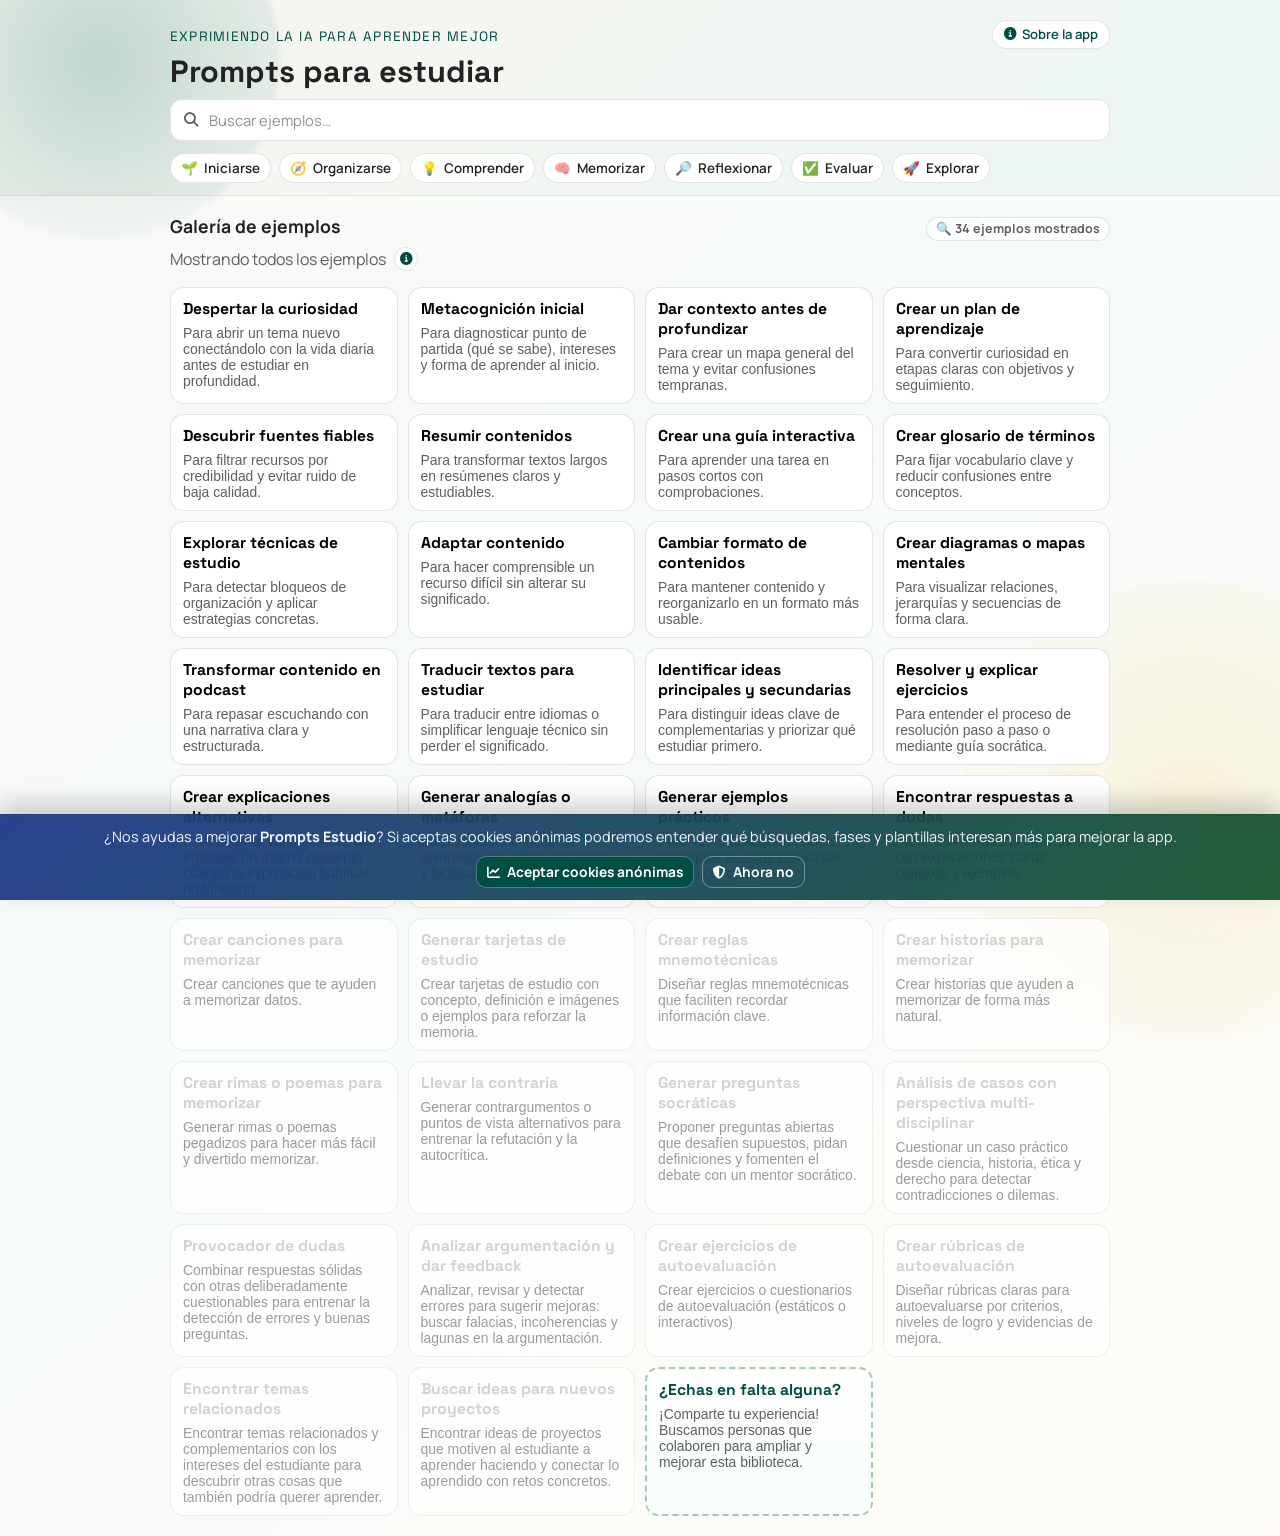
==== app/index.html @ 9e27001c "Add cookie consent bar with functionality and styling for analytics tracking" ====
<!doctype html>
<html lang="es">
  <head>
    <meta charset="UTF-8" />
    <meta name="viewport" content="width=device-width, initial-scale=1.0" />
    <meta
      name="description"
      content="Prompts para estudiar con IA por fases del aprendizaje para alumnado y familias."
    />
    <meta property="og:type" content="website" />
    <meta property="og:title" content="Prompts Estudio" />
    <meta
      property="og:description"
      content="Prompts para estudiar con IA por fases del aprendizaje para alumnado y familias."
    />
    <meta property="og:image" content="" />
    <meta property="og:url" content="" />
    <meta name="twitter:card" content="summary_large_image" />
    <meta name="twitter:title" content="Prompts Estudio" />
    <meta
      name="twitter:description"
      content="Prompts para estudiar con IA por fases del aprendizaje para alumnado y familias."
    />
    <meta name="twitter:image" content="" />
    <meta name="theme-color" content="#00695c" />
    <meta name="mobile-web-app-capable" content="yes" />
    <meta name="apple-mobile-web-app-capable" content="yes" />
    <meta name="apple-mobile-web-app-title" content="Prompts Estudio" />
    <title>Prompts Estudio</title>
    <link rel="manifest" href="manifest.webmanifest" />
    <link rel="icon" type="image/png" sizes="16x16" href="assets/icons/favicon-16.png" />
    <link rel="icon" type="image/png" sizes="32x32" href="assets/icons/favicon-32.png" />
    <link rel="apple-touch-icon" sizes="180x180" href="assets/icons/apple-touch-icon.png" />
    <link rel="preconnect" href="https://fonts.googleapis.com" />
    <link rel="preconnect" href="https://fonts.gstatic.com" crossorigin />
    <link href="https://fonts.googleapis.com/css2?family=Manrope:wght@400;600;700;800&family=Space+Grotesk:wght@500;700&display=swap" rel="stylesheet" />
    <link
      rel="stylesheet"
      href="https://cdnjs.cloudflare.com/ajax/libs/font-awesome/6.7.2/css/all.min.css"
      integrity="sha512-Evv84Mr4kqVGRNSgIGL/F/aIDqQb7xQ2vcrdIwxfjThSH8CSR7PBEakCr51Ck+w+/U6swU2Im1vVX0SVk9ABhg=="
      crossorigin="anonymous"
      referrerpolicy="no-referrer"
    />
    <link rel="stylesheet" href="styles.css" />
  </head>
  <body>
    <div class="background-shape shape-a"></div>
    <div class="background-shape shape-b"></div>
    <div id="install-hello-bar" class="install-hello-bar hidden" role="region" aria-label="Instalar aplicación">
      <p id="install-hello-text">
        Puedes instalar <strong>Prompts Estudio</strong> para acceder más rápido desde tu dispositivo. Además,
        funcionará incluso sin conexión a Internet. Si cierras este aviso, podrás instalarla más tarde desde
        <strong>Sobre la app</strong>.
      </p>
      <div class="install-hello-actions">
        <button id="install-from-bar-button" class="install-primary-button" type="button">
          <i class="fa-solid fa-download icon-inline" aria-hidden="true"></i>
          Instalar app
        </button>
        <button id="install-hello-dismiss-button" class="install-ghost-button" type="button">
          <i class="fa-solid fa-xmark icon-inline" aria-hidden="true"></i>
          Cerrar aviso
        </button>
      </div>
    </div>
    <div id="update-hello-bar" class="update-hello-bar hidden" role="status" aria-live="polite">
      <p>
        Hay una nueva versión disponible. Actualiza para aplicar mejoras y cargar los últimos estilos.
      </p>
      <div class="update-hello-actions">
        <button id="update-now-button" class="install-primary-button" type="button">
          <i class="fa-solid fa-rotate-right icon-inline" aria-hidden="true"></i>
          Actualizar ahora
        </button>
        <button id="update-dismiss-button" class="install-ghost-button" type="button">
          <i class="fa-solid fa-xmark icon-inline" aria-hidden="true"></i>
          Más tarde
        </button>
      </div>
    </div>
    <div id="cookie-consent-bar" class="cookie-consent-bar hidden" role="region" aria-label="Cookies anónimas">
      <p>
        ¿Nos ayudas a mejorar <strong>Prompts Estudio</strong>? Si aceptas cookies anónimas podremos entender qué
        búsquedas, fases y plantillas interesan más para mejorar la app.
      </p>
      <div class="cookie-consent-actions">
        <button id="cookie-accept-button" class="install-primary-button" type="button">
          <i class="fa-solid fa-chart-line icon-inline" aria-hidden="true"></i>
          Aceptar cookies anónimas
        </button>
        <button id="cookie-reject-button" class="install-ghost-button" type="button">
          <i class="fa-solid fa-shield-halved icon-inline" aria-hidden="true"></i>
          Ahora no
        </button>
      </div>
    </div>

    <header class="hero">
      <div class="hero-actions">
        <button id="about-button" class="hero-action-link" type="button">
          <i class="fa-solid fa-circle-info icon-inline" aria-hidden="true"></i>
          Sobre la app
        </button>
      </div>
      <p class="eyebrow">Exprimiendo la IA para aprender mejor</p>
      <h1><a class="home-link" href="./index.html">Prompts para estudiar</a></h1>
      <div class="search-bar">
        <i class="fa-solid fa-magnifying-glass search-bar-icon" aria-hidden="true"></i>
        <input
          id="search-input"
          class="search-input"
          type="search"
          placeholder="Buscar ejemplos…"
          aria-label="Buscar ejemplos"
          autocomplete="off"
        />
        <button id="search-clear" class="search-clear hidden" type="button" aria-label="Limpiar búsqueda">
          <i class="fa-solid fa-xmark" aria-hidden="true"></i>
        </button>
      </div>
      <div id="phase-radios" class="phase-radios" role="radiogroup" aria-label="Fase del aprendizaje"></div>
      <div class="phase-select-wrap">
        <label class="phase-select-label" for="phase-select">Fase del aprendizaje</label>
        <select id="phase-select" class="phase-select" aria-label="Fase del aprendizaje"></select>
      </div>
      <div id="search-phase-notice" class="search-phase-notice hidden" aria-live="polite"></div>
    </header>

    <main class="layout">
      <button
        id="panel-toggle-button"
        class="panel-toggle-button hidden"
        type="button"
        aria-expanded="true"
        aria-label="Ocultar panel"
        title="Ocultar panel"
      >
        <i class="fa-solid fa-xmark" aria-hidden="true"></i>
        <span class="sr-only">Ocultar panel</span>
      </button>

      <section id="panel-right" class="panel panel-right is-hidden">
        <article id="example-view" class="example-view">
          <h2>Selecciona un ejemplo</h2>
          <p>El detalle aparecerá aquí cuando pulses una tarjeta.</p>
        </article>

        <section id="detail-tabs" class="tabs-wrap hidden" aria-live="polite">
          <div class="tabs">
            <button type="button" class="tab-button active" data-tab="summary">
              <i class="fa-regular fa-lightbulb icon-inline" aria-hidden="true"></i>
              Resumen
            </button>
            <button type="button" class="tab-button" data-tab="prompt">
              <i class="fa-regular fa-pen-to-square icon-inline" aria-hidden="true"></i>
              Plantilla
            </button>
          </div>

          <section id="tab-summary" class="tab-panel active"></section>

          <section id="tab-prompt" class="tab-panel">
            <div class="editor-head">
              <h3>Plantilla editable</h3>
              <button id="copy-button" type="button">
                <i class="fa-regular fa-copy icon-inline" aria-hidden="true"></i>
                Copiar plantilla
              </button>
            </div>
            <p id="copy-feedback" class="copy-feedback hidden" role="status" aria-live="polite"></p>
            <textarea id="prompt-textarea" spellcheck="false"></textarea>
            <section id="prompt-adjustments" class="prompt-adjustments hidden"></section>
          </section>
        </section>

        <section id="collaboration-bar" class="collaboration-bar hidden" aria-label="Colaborar con mejoras">
          <a id="collab-mailto" class="collab-button" href="#" target="_blank" rel="noopener noreferrer">
            <i class="fa-regular fa-envelope icon-inline" aria-hidden="true"></i>
            Sugerir mejora
          </a>
          <details class="collab-socials">
            <summary class="collab-button">
              <i class="fa-solid fa-hashtag icon-inline" aria-hidden="true"></i>
              Comentar en redes
            </summary>
            <div id="collab-social-links" class="collab-social-links"></div>
          </details>
          <a
            id="collab-telegram"
            class="collab-button"
            href="https://t.me/hhkaos"
            target="_blank"
            rel="noopener noreferrer"
          >
            <i class="fa-brands fa-telegram icon-inline" aria-hidden="true"></i>
            Contactar por Telegram
          </a>
        </section>
      </section>
    </main>

    <footer class="cards-footer-wrap">
      <div class="cards-footer-inner">
        <div class="gallery-head">
          <h2 id="gallery-title">Galería de ejemplos</h2>
          <span id="examples-count" class="examples-count" aria-live="polite"></span>
        </div>
        <p id="gallery-description" class="gallery-description" aria-live="polite"></p>
        
        <div id="example-cards-footer" class="cards cards-footer" aria-live="polite"></div>
      </div>
    </footer>

    <footer class="app-about-footer-mobile" aria-label="Información de la aplicación">
      <button id="about-button-mobile" class="app-about-footer-link" type="button">
        <i class="fa-solid fa-circle-info icon-inline" aria-hidden="true"></i>
        Sobre esta aplicación
      </button>
    </footer>

    <div id="about-modal" class="modal hidden" role="dialog" aria-modal="true" aria-labelledby="about-modal-title">
      <div class="modal-dialog">
        <div class="modal-head">
          <h2 id="about-modal-title">Sobre esta app</h2>
          <button id="about-close-button" class="modal-close" type="button" aria-label="Cerrar ventana">
            <i class="fa-solid fa-xmark" aria-hidden="true"></i>
          </button>
        </div>
        <div class="modal-body">
          <p><strong>Instrucciones</strong></p>
          <ol>
            <li>Elige una fase del aprendizaje (opcional)</li>
            <li>Selecciona un ejemplo</li>
            <li>Adapta la plantilla antes de copiarla en tu IA favorita</li>
          </ol>
          <p><strong>Origen del proyecto</strong></p>
          <p>
            Este proyecto ha sido creado originalmente por <a href="https://links.rauljimenez.info" target="_blank" rel="noopener noreferrer"></a>Raúl Jiménez Ortega</a>, motivado por la colaboración con el <a href="https://linktr.ee/podcastiayeducacion">Podcast IA y educación</a> y el <a href="https://www.ampanovaschoolalmeria.org/">AMPA de Novaschool Almería</a>.
          </p>
          <p>Ahora se buscan personas que quieran colaborar para mejorarlo y ampliarlo.</p>
          <p>Si te interesa o conoces a alguna personas que pueda estar interesada, no dudes en <a href="https://links.rauljimenez.info">ponerte en contacto</a>.</p>
          <p><strong>Instalar en móvil</strong></p>
          <p id="install-help-text">
            Puedes instalar la app en cualquier momento desde este botón. Si no está disponible todavía, aparecerá cuando el navegador lo permita.
          </p>
          <button id="install-from-modal-button" class="install-primary-button" type="button">Instalar Prompts Estudio</button>
          <p id="install-feedback" class="install-feedback hidden" role="status" aria-live="polite"></p>
          <p><strong>Privacidad y métricas</strong></p>
          <p>
            Puedes cambiar en cualquier momento tu preferencia de cookies anónimas para ayudarnos a mejorar la experiencia.
          </p>
          <button id="cookie-preferences-button" class="install-ghost-button modal-cookie-button" type="button">
            Cambiar preferencia de cookies
          </button>
        </div>
      </div>
    </div>

    <script src="script.js" type="module"></script>
  </body>
</html>
---- app/styles.css ----
:root {
  --bg: #f8f5ef;
  --panel: rgba(255, 255, 255, 0.82);
  --text: #222222;
  --muted: #5f5f5f;
  --brand: #00695c;
  --brand-strong: #004d43;
  --border: rgba(34, 34, 34, 0.12);
  --radius: 18px;
  --shadow: 0 10px 30px rgba(0, 0, 0, 0.08);
  --container-width: 980px;
}

* {
  box-sizing: border-box;
}

body {
  margin: 0;
  min-height: 100vh;
  font-family: Manrope, sans-serif;
  color: var(--text);
  background: linear-gradient(140deg, #f8f5ef 0%, #eef7f4 40%, #fffaf1 100%);
  position: relative;
  overflow-x: hidden;
}

.install-hello-bar {
  position: sticky;
  top: 0;
  z-index: 70;
  display: flex;
  align-items: center;
  justify-content: center;
  flex-direction: column;
  gap: 10px;
  padding: 10px 16px;
  border-bottom: 1px solid rgba(255, 255, 255, 0.32);
  background: linear-gradient(135deg, rgba(0, 105, 92, 0.98), rgba(0, 77, 67, 0.96));
  color: #f4fffb;
}

.update-hello-bar {
  position: sticky;
  top: 0;
  z-index: 69;
  display: flex;
  align-items: center;
  justify-content: center;
  flex-direction: column;
  gap: 10px;
  padding: 10px 16px;
  border-bottom: 1px solid rgba(0, 0, 0, 0.08);
  background: linear-gradient(135deg, rgba(225, 122, 0, 0.96), rgba(198, 93, 0, 0.95));
  color: #fff7ef;
}

.cookie-consent-bar {
  position: fixed;
  left: 0;
  right: 0;
  bottom: 0;
  z-index: 80;
  display: flex;
  align-items: center;
  justify-content: center;
  flex-direction: column;
  gap: 10px;
  padding: 12px 16px calc(12px + env(safe-area-inset-bottom));
  border-top: 1px solid rgba(0, 0, 0, 0.12);
  background: linear-gradient(135deg, rgba(30, 58, 138, 0.95), rgba(20, 83, 45, 0.94));
  box-shadow: 0 -10px 24px rgba(0, 0, 0, 0.2);
  color: #f4f9ff;
}

.install-hello-bar p {
  margin: 0;
  font-size: 0.9rem;
  line-height: 1.35;
  text-align: center;
}

.update-hello-bar p {
  margin: 0;
  font-size: 0.9rem;
  line-height: 1.35;
  text-align: center;
}

.cookie-consent-bar p {
  margin: 0;
  font-size: 0.9rem;
  line-height: 1.35;
  text-align: center;
}

.install-hello-actions {
  display: inline-flex;
  align-items: center;
  justify-content: center;
  width: 100%;
  gap: 8px;
  flex-wrap: wrap;
}

.update-hello-actions {
  display: inline-flex;
  align-items: center;
  justify-content: center;
  width: 100%;
  gap: 8px;
  flex-wrap: wrap;
}

.cookie-consent-actions {
  display: inline-flex;
  align-items: center;
  justify-content: center;
  width: 100%;
  gap: 8px;
  flex-wrap: wrap;
}

.install-primary-button,
.install-ghost-button {
  border-radius: 10px;
  font: inherit;
  font-weight: 700;
  line-height: 1;
  padding: 10px 12px;
  cursor: pointer;
  display: inline-flex;
  align-items: center;
  justify-content: center;
  gap: 7px;
}

.install-primary-button {
  border: 1px solid rgba(255, 255, 255, 0.28);
  color: #ffffff;
  background: var(--brand-strong);
}

#cookie-accept-button,
#install-from-bar-button,
#cookie-reject-button,
#install-hello-dismiss-button {
  font-size: 0.86rem;
  padding: 8px 10px;
}

.install-primary-button:hover,
.install-primary-button:focus-visible {
  outline: none;
  box-shadow: 0 6px 14px rgba(0, 0, 0, 0.2);
}

.install-primary-button:disabled {
  opacity: 0.6;
  cursor: not-allowed;
}

.install-ghost-button {
  border: 1px solid rgba(255, 255, 255, 0.38);
  background: transparent;
  color: #f6fffc;
}

.install-ghost-button:hover,
.install-ghost-button:focus-visible {
  outline: none;
  background: rgba(255, 255, 255, 0.12);
}

.background-shape {
  position: fixed;
  z-index: -1;
  border-radius: 50%;
  filter: blur(2px);
}

.shape-a {
  width: 360px;
  height: 360px;
  top: -120px;
  left: -80px;
  background: radial-gradient(circle, rgba(0, 105, 92, 0.22), rgba(0, 105, 92, 0));
}

.shape-b {
  width: 460px;
  height: 460px;
  right: -140px;
  bottom: -140px;
  background: radial-gradient(circle, rgba(244, 180, 0, 0.2), rgba(244, 180, 0, 0));
}

.hero {
  max-width: var(--container-width);
  margin: 0 auto;
  padding: 28px 20px 12px;
  animation: fade-slide 420ms ease-out;
  position: relative;
}

.hero-actions {
  position: absolute;
  top: 20px;
  right: 20px;
  display: flex;
  align-items: center;
  gap: 8px;
}

.hero-action-link {
  border: 1px solid var(--border);
  border-radius: 999px;
  background: rgba(255, 255, 255, 0.92);
  color: var(--brand-strong);
  font: inherit;
  font-size: 0.82rem;
  font-weight: 600;
  line-height: 1;
  padding: 7px 11px;
  cursor: pointer;
  display: inline-flex;
  align-items: center;
  gap: 6px;
  transition: border-color 180ms ease, box-shadow 180ms ease, color 180ms ease;
}

.hero-action-link:hover,
.hero-action-link:focus-visible {
  border-color: var(--brand);
  outline: none;
  box-shadow: 0 6px 14px rgba(0, 105, 92, 0.12);
}

.panel-toggle-button {
  position: absolute;
  top: 0px;
  right: 0px;
  z-index: 55;
  width: 40px;
  height: 40px;
  border: 1px solid var(--border);
  border-radius: 999px;
  background: rgba(255, 255, 255, 0.96);
  color: var(--brand-strong);
  font-size: 1rem;
  display: inline-flex;
  align-items: center;
  justify-content: center;
  cursor: pointer;
  box-shadow: 0 8px 18px rgba(0, 0, 0, 0.12);
}

.panel-toggle-button:hover,
.panel-toggle-button:focus-visible {
  border-color: var(--brand);
  color: var(--brand);
  outline: none;
  box-shadow: 0 10px 20px rgba(0, 105, 92, 0.18);
}

.panel-toggle-button[aria-expanded="false"] {
  color: var(--text);
  background: rgba(255, 255, 255, 0.9);
}

.sr-only {
  position: absolute;
  width: 1px;
  height: 1px;
  padding: 0;
  margin: -1px;
  overflow: hidden;
  clip: rect(0, 0, 0, 0);
  white-space: nowrap;
  border: 0;
}

.eyebrow {
  margin: 0;
  font-family: "Space Grotesk", sans-serif;
  font-size: 0.85rem;
  text-transform: uppercase;
  letter-spacing: 0.09em;
  color: var(--brand-strong);
}

h1 {
  margin: 10px 0;
  font-family: "Space Grotesk", sans-serif;
  font-size: clamp(1.8rem, 2.4vw, 2.7rem);
  line-height: 1.1;
}

.home-link {
  color: inherit;
  text-decoration: none;
}

.home-link:hover,
.home-link:focus-visible {
  text-decoration: underline;
}

.search-bar {
  position: relative;
  margin-top: 10px;
  /* max-width: 480px; */
}

.search-bar-icon {
  position: absolute;
  top: 50%;
  left: 14px;
  transform: translateY(-50%);
  color: var(--muted);
  font-size: 0.9rem;
  pointer-events: none;
}

.search-input {
  width: 100%;
  border: 1px solid var(--border);
  border-radius: 12px;
  background: #fff;
  font: inherit;
  font-size: 0.92rem;
  padding: 10px 40px 10px 38px;
  color: var(--text);
  transition: border-color 180ms ease, box-shadow 180ms ease;
}

.search-input::placeholder {
  color: var(--muted);
  opacity: 0.7;
}

.search-input:focus {
  outline: none;
  border-color: var(--brand);
  box-shadow: 0 4px 12px rgba(0, 105, 92, 0.1);
}

.search-clear {
  position: absolute;
  top: 50%;
  right: 8px;
  transform: translateY(-50%);
  width: 28px;
  height: 28px;
  border: none;
  border-radius: 999px;
  background: transparent;
  color: var(--muted);
  font-size: 0.85rem;
  display: inline-flex;
  align-items: center;
  justify-content: center;
  cursor: pointer;
  padding: 0;
}

.search-clear:hover,
.search-clear:focus-visible {
  background: rgba(0, 0, 0, 0.06);
  color: var(--text);
  outline: none;
}

.search-no-results {
  grid-column: 1 / -1;
  text-align: center;
  padding: 32px 16px;
  color: var(--muted);
  font-size: 0.95rem;
  line-height: 1.5;
}

.search-no-results-button {
  border: 1px solid var(--border);
  border-radius: 10px;
  background: #fff;
  color: var(--brand-strong);
  font: inherit;
  font-size: 0.86rem;
  font-weight: 700;
  padding: 8px 14px;
  margin-top: 10px;
  cursor: pointer;
  display: inline-flex;
  align-items: center;
  gap: 6px;
}

.search-no-results-button:hover,
.search-no-results-button:focus-visible {
  border-color: var(--brand);
  outline: none;
  box-shadow: 0 4px 10px rgba(0, 105, 92, 0.12);
}

.subtitle,
.gallery-description {
  margin: 0;
  /* max-width: 760px; */
  color: var(--muted);
  margin-bottom: 1rem;
}

.gallery-description {
  margin-top: 4px;
}

.phase-radios {
  margin-top: 12px;
  display: flex;
  flex-wrap: wrap;
  gap: 8px;
}

.phase-select-wrap {
  display: none;
  margin-top: 12px;
}

.search-phase-notice {
  margin-top: 10px;
  border: 1px solid rgba(0, 105, 92, 0.28);
  border-radius: 12px;
  background: rgba(0, 105, 92, 0.08);
  padding: 10px 12px;
  display: flex;
  align-items: center;
  justify-content: space-between;
  gap: 10px;
  flex-wrap: wrap;
}

.search-phase-notice p {
  margin: 0;
  font-size: 0.88rem;
  color: var(--brand-strong);
}

.search-phase-notice-button {
  border: 1px solid rgba(0, 105, 92, 0.26);
  border-radius: 999px;
  background: #ffffff;
  color: var(--brand-strong);
  font: inherit;
  font-size: 0.82rem;
  font-weight: 700;
  padding: 7px 12px;
  cursor: pointer;
  display: inline-flex;
  align-items: center;
  gap: 6px;
}

.search-phase-notice-button:hover,
.search-phase-notice-button:focus-visible {
  border-color: var(--brand);
  outline: none;
  box-shadow: 0 5px 12px rgba(0, 105, 92, 0.16);
}

.phase-select-label {
  display: block;
  font-size: 0.85rem;
  font-weight: 700;
  color: var(--muted);
  margin-bottom: 6px;
}

.phase-select {
  width: 100%;
  border: 1px solid var(--border);
  border-radius: 10px;
  background: #fff;
  font: inherit;
  font-weight: 700;
  padding: 10px 12px;
  color: var(--text);
}

.phase-option {
  position: relative;
}

.phase-option input {
  position: absolute;
  opacity: 0;
  pointer-events: none;
}

.phase-option label {
  display: inline-flex;
  align-items: center;
  gap: 6px;
  border: 1px solid var(--border);
  border-radius: 999px;
  padding: 6px 10px;
  background: #fff;
  cursor: pointer;
  font-weight: 600;
  font-size: 0.84rem;
  line-height: 1.2;
  transition: border-color 180ms ease, background-color 180ms ease, color 180ms ease;
}

.phase-option label:hover {
  border-color: rgba(0, 105, 92, 0.34);
}

.phase-option input:checked + label {
  border-color: var(--brand);
  background: rgba(0, 105, 92, 0.08);
  color: var(--brand-strong);
}

.layout {
  max-width: var(--container-width);
  margin: 0 auto;
  padding: 18px 20px 24px;
  position: relative;
}

.layout.is-empty {
  padding-top: 0;
  padding-bottom: 0;
}

.panel {
  background: var(--panel);
  backdrop-filter: blur(6px);
  border: 1px solid var(--border);
  border-radius: var(--radius);
  box-shadow: var(--shadow);
}

.panel-right {
  padding: 16px;
  display: flex;
  flex-direction: column;
  gap: 16px;
}

.panel-right.is-hidden {
  display: none;
}

.example-view {
  border: 1px solid var(--border);
  border-radius: 14px;
  padding: 16px;
  background: #fff;
}

.example-view h2 {
  margin: 0 0 8px;
  font-family: "Space Grotesk", sans-serif;
}

.example-view-head {
  display: flex;
  align-items: flex-start;
  gap: 12px;
}

.example-view-text {
  min-width: 0;
}

.example-view-text p {
  margin: 0;
}

.example-view-thumb {
  width: 132px;
  flex: 0 0 132px;
  aspect-ratio: 1408 / 768;
  display: block;
  object-fit: cover;
  object-position: center center;
  border-radius: 10px;
  border: 1px solid var(--border);
}

.tabs-wrap {
  border: 1px solid var(--border);
  border-radius: 14px;
  background: #fff;
  padding: 12px;
  animation: fade-slide 280ms ease;
}

.hidden {
  display: none;
}

.tabs {
  display: flex;
  gap: 6px;
  margin-bottom: 8px;
  flex-wrap: wrap;
}

.tab-button {
  border: 1px solid var(--border);
  border-radius: 9px;
  padding: 6px 10px;
  background: #fff;
  font: inherit;
  font-size: 0.84rem;
  font-weight: 600;
  line-height: 1.15;
  cursor: pointer;
  display: inline-flex;
  align-items: center;
  gap: 6px;
  transition: border-color 180ms ease, background-color 180ms ease, color 180ms ease;
}

.tab-button.active {
  border-color: var(--brand);
  background: rgba(0, 105, 92, 0.08);
  color: var(--brand-strong);
}

.tab-panel {
  display: none;
}

.tab-panel.active {
  display: block;
}

.tab-panel h3 {
  margin: 0 0 6px;
  font-size: 1rem;
}

.tab-panel ul {
  margin: 6px 0 0;
  padding-left: 18px;
}

.tab-panel p {
  margin: 6px 0;
}

.editor-head {
  display: flex;
  justify-content: space-between;
  align-items: center;
  gap: 10px;
  margin-bottom: 8px;
}

.editor-head h3 {
  margin: 0;
}

button#copy-button {
  border: 1px solid rgba(0, 77, 67, 0.16);
  border-radius: 9px;
  padding: 7px 10px;
  font: inherit;
  font-size: 0.84rem;
  font-weight: 600;
  line-height: 1.1;
  color: #fff;
  background: linear-gradient(135deg, var(--brand) 0%, #00897b 100%);
  cursor: pointer;
  display: inline-flex;
  align-items: center;
  gap: 6px;
  transition: transform 160ms ease, box-shadow 180ms ease, filter 180ms ease;
}

button#copy-button:hover,
button#copy-button:focus-visible {
  outline: none;
  transform: translateY(-1px);
  box-shadow: 0 8px 16px rgba(0, 105, 92, 0.18);
  filter: saturate(1.04);
}

#prompt-textarea {
  width: 100%;
  min-height: 280px;
  resize: vertical;
  overflow-y: hidden;
  border: 1px solid var(--border);
  border-radius: 12px;
  padding: 12px;
  font-family: ui-monospace, SFMono-Regular, Menlo, monospace;
  font-size: 0.92rem;
  line-height: 1.45;
}

.prompt-adjustments {
  margin-top: 10px;
  padding-top: 10px;
  border-top: 1px solid var(--border);
}

.prompt-adjustments h3 {
  margin: 0 0 6px;
}

.copy-feedback {
  margin: 6px 0 8px;
  color: var(--brand-strong);
  font-weight: 600;
}

.collaboration-bar {
  margin-top: auto;
  border: 1px solid var(--border);
  border-radius: 14px;
  background: #fff;
  padding: 10px;
  display: flex;
  align-items: center;
  gap: 8px;
  flex-wrap: wrap;
}

.collab-button {
  border: 1px solid var(--border);
  border-radius: 10px;
  background: #fff;
  color: var(--text);
  text-decoration: none;
  font: inherit;
  font-weight: 700;
  font-size: 0.9rem;
  line-height: 1;
  padding: 10px 12px;
  cursor: pointer;
  display: inline-flex;
  align-items: center;
  justify-content: center;
  gap: 7px;
}

.collab-button:hover,
.collab-button:focus-visible {
  border-color: var(--brand);
  box-shadow: 0 6px 14px rgba(0, 105, 92, 0.12);
  outline: none;
}

.collab-button[aria-disabled="true"] {
  opacity: 0.56;
  pointer-events: none;
}

.collab-socials {
  position: relative;
}

.collab-socials summary {
  list-style: none;
}

.collab-socials summary::-webkit-details-marker {
  display: none;
}

.collab-social-links {
  position: absolute;
  top: calc(100% + 8px);
  left: 0;
  z-index: 20;
  min-width: 220px;
  padding: 8px;
  border-radius: 12px;
  border: 1px solid var(--border);
  background: #fff;
  box-shadow: var(--shadow);
  display: grid;
  gap: 6px;
}

.collab-social-link {
  border: 1px solid var(--border);
  border-radius: 8px;
  padding: 8px 10px;
  color: var(--text);
  text-decoration: none;
  font-size: 0.86rem;
  font-weight: 700;
  display: inline-flex;
  align-items: center;
  gap: 7px;
}

.collab-social-link:hover,
.collab-social-link:focus-visible {
  border-color: var(--brand);
  outline: none;
}

.collab-social-empty {
  margin: 0;
  font-size: 0.82rem;
  color: var(--muted);
}

.icon-inline {
  font-size: 0.95em;
  line-height: 1;
}

.cards {
  display: grid;
  gap: 10px;
  align-items: stretch;
}

.card {
  border: 1px solid var(--border);
  border-radius: 14px;
  background: #fff;
  text-align: left;
  padding: 0;
  overflow: hidden;
  cursor: pointer;
  height: 100%;
  display: flex;
  flex-direction: column;
}

.card:hover,
.card:focus-visible,
.card.active {
  border-color: var(--brand);
  box-shadow: 0 10px 24px rgba(0, 105, 92, 0.12);
  outline: none;
}

.card.is-under-construction {
  opacity: 0.62;
  filter: grayscale(0.95);
  cursor: not-allowed;
}

.card.is-under-construction:hover,
.card.is-under-construction:focus-visible,
.card.is-under-construction.active {
  border-color: var(--border);
  box-shadow: none;
  outline: none;
}

.card-special {
  border-style: dashed;
  border-width: 2px;
  border-color: rgba(0, 105, 92, 0.34);
  background: linear-gradient(180deg, rgba(0, 105, 92, 0.03), rgba(244, 180, 0, 0.04));
}

.card-special:hover,
.card-special:focus-visible,
.card-special.active {
  border-color: rgba(0, 105, 92, 0.62);
  box-shadow: 0 12px 26px rgba(0, 105, 92, 0.16);
}

.card-special .card-body {
  background: linear-gradient(180deg, rgba(255, 255, 255, 0.96), rgba(246, 253, 251, 0.96));
}

.card-special .card-title {
  color: var(--brand-strong);
}

.card-special .card-chip {
  border-color: rgba(0, 105, 92, 0.3);
  color: var(--brand-strong);
  background: rgb(255 255 255 / 67%);
}

.card-media {
  position: relative;
  aspect-ratio: 1 / 1;
  min-height: 0;
  height: auto;
  overflow: hidden;
  display: flex;
  align-items: center;
  justify-content: center;
  font-size: 0.85rem;
  font-weight: 700;
  color: #4e4e4e;
  background: linear-gradient(135deg, #f0f0f0 0%, #dedede 100%);
  border-bottom: 1px solid var(--border);
  background-repeat: no-repeat;
  background-size: cover;
  background-position: center center;
}

/* Some generated images include internal empty bands; this zooms the image layer only. */
.card-media-tight-image {
  background-size: cover, 100% auto;
  background-position: center center, center center;
}

.card-body {
  padding: 10px 12px;
  flex: 1;
}

.card-chip {
  display: inline-flex;
  align-items: center;
  border: 1px solid rgba(34, 34, 34, 0.18);
  border-radius: 999px;
  padding: 3px 8px;
  font-size: 0.74rem;
  font-weight: 700;
  color: var(--muted);
  margin-bottom: 8px;
  background: rgba(255, 255, 255, 0.85);
}

.card-chip-overlay {
  position: absolute;
  top: 8px;
  right: 8px;
  margin: 0;
  border-color: rgba(0, 0, 0, 0.12);
  background: rgba(255, 255, 255, 0.92);
  color: #4a4a4a;
}

.card-title {
  margin: 0;
  font-family: "Space Grotesk", sans-serif;
  font-size: 0.98rem;
}

.card-summary {
  margin: 6px 0 0;
  color: var(--muted);
  font-size: 0.87rem;
}

.cards-footer-wrap {
  border-top: 1px solid var(--border);
  background: rgba(255, 255, 255, 0.45);
}

.cards-footer-inner {
  max-width: var(--container-width);
  margin: 0 auto;
  padding: 20px;
}

.gallery-head {
  display: flex;
  align-items: baseline;
  justify-content: space-between;
  gap: 10px;
}

#gallery-title {
  margin: 0;
  font-size: 1.1rem;
  line-height: 1.2;
}

.examples-count {
  margin: 0;
  color: var(--muted);
  font-size: 0.78rem;
  font-weight: 700;
  line-height: 1;
  white-space: nowrap;
  border: 1px solid var(--border);
  border-radius: 999px;
  background: rgba(255, 255, 255, 0.8);
  padding: 5px 9px;
}

.gallery-description {
  margin-top: 6px;
  display: inline-flex;
  align-items: center;
  flex-wrap: wrap;
  gap: 8px;
}

.phase-filter-hint {
  line-height: 1.35;
}

.phase-filter-tooltip-wrap {
  position: relative;
  display: inline-flex;
  align-items: center;
}

.phase-filter-tooltip-trigger {
  width: 24px;
  height: 24px;
  border: 1px solid var(--border);
  border-radius: 999px;
  background: rgba(255, 255, 255, 0.9);
  color: var(--brand-strong);
  display: inline-flex;
  align-items: center;
  justify-content: center;
  cursor: pointer;
  padding: 0;
  transition: border-color 180ms ease, color 180ms ease, box-shadow 180ms ease;
}

.phase-filter-tooltip-trigger:hover,
.phase-filter-tooltip-trigger:focus-visible {
  border-color: var(--brand);
  color: var(--brand);
  outline: none;
  box-shadow: 0 6px 14px rgba(0, 105, 92, 0.14);
}

.phase-filter-tooltip {
  position: absolute;
  top: calc(100% + 8px);
  left: 50%;
  transform: translate(-50%, -4px);
  min-width: 220px;
  max-width: 300px;
  padding: 9px 10px;
  border: 1px solid var(--border);
  border-radius: 10px;
  background: rgba(255, 255, 255, 0.98);
  color: var(--text);
  font-size: 0.8rem;
  line-height: 1.35;
  box-shadow: var(--shadow);
  opacity: 0;
  pointer-events: none;
  z-index: 20;
  transition: opacity 160ms ease, transform 160ms ease;
}

.phase-filter-tooltip-wrap:hover .phase-filter-tooltip,
.phase-filter-tooltip-wrap:focus-within .phase-filter-tooltip,
.phase-filter-tooltip-wrap.is-open .phase-filter-tooltip {
  opacity: 1;
  pointer-events: auto;
  transform: translate(-50%, 0);
}

@media (max-width: 640px) {
  .gallery-head {
    align-items: flex-start;
    flex-direction: column;
    gap: 6px;
  }

  .examples-count {
    font-size: 0.74rem;
    padding: 4px 8px;
  }

  .phase-filter-tooltip {
    left: auto;
    right: 0;
    transform: translate(0, -4px);
    min-width: min(260px, calc(100vw - 40px));
    max-width: min(300px, calc(100vw - 40px));
  }

  .phase-filter-tooltip-wrap:hover .phase-filter-tooltip,
  .phase-filter-tooltip-wrap:focus-within .phase-filter-tooltip,
  .phase-filter-tooltip-wrap.is-open .phase-filter-tooltip {
    transform: translate(0, 0);
  }
}

.cards-footer {
  grid-template-columns: repeat(4, minmax(0, 1fr));
}

.app-about-footer-mobile {
  display: none;
}

.app-about-footer-link {
  border: 0;
  background: transparent;
  color: var(--brand-strong);
  font: inherit;
  font-size: 0.86rem;
  font-weight: 600;
  text-decoration: underline;
  text-underline-offset: 0.18em;
  padding: 0;
  cursor: pointer;
  display: inline-flex;
  align-items: center;
  gap: 6px;
}

.app-about-footer-link:hover,
.app-about-footer-link:focus-visible {
  color: var(--brand);
  outline: none;
}

.modal {
  position: fixed;
  inset: 0;
  z-index: 60;
  background: rgba(34, 34, 34, 0.45);
  display: flex;
  align-items: center;
  justify-content: center;
  padding: 20px;
}

.modal.hidden {
  display: none;
}

.modal-dialog {
  width: min(640px, 100%);
  max-height: calc(100vh - 40px);
  overflow-y: auto;
  border: 1px solid var(--border);
  border-radius: var(--radius);
  background: #fff;
  box-shadow: var(--shadow);
}

.modal-head {
  display: flex;
  align-items: center;
  justify-content: space-between;
  gap: 12px;
  padding: 14px 16px;
  border-bottom: 1px solid var(--border);
}

.modal-head h2 {
  margin: 0;
  font-family: "Space Grotesk", sans-serif;
  font-size: 1.2rem;
}

.modal-close {
  border: 1px solid var(--border);
  border-radius: 10px;
  background: #fff;
  color: var(--text);
  font: inherit;
  font-size: 1rem;
  width: 34px;
  height: 34px;
  display: inline-flex;
  align-items: center;
  justify-content: center;
  cursor: pointer;
}

.modal-close:hover,
.modal-close:focus-visible {
  border-color: var(--brand);
  outline: none;
}

.modal-body {
  padding: 14px 16px 18px;
}

.modal-body p {
  margin: 0 0 10px;
}

.modal-body p:last-child {
  margin-bottom: 0;
}

.modal-body a {
  color: var(--brand-strong);
}

.modal-body .install-primary-button {
  margin-top: 4px;
}

.install-feedback {
  margin: 10px 0 0;
  color: var(--brand-strong);
  font-weight: 700;
}

.install-feedback.is-error {
  color: #8f2f2f;
}

.modal-cookie-button {
  margin-bottom: 8px;
  border-color: rgba(0, 105, 92, 0.28);
  color: #0b5a50;
}

@media (max-width: 980px) {
  .cards-footer {
    grid-template-columns: repeat(3, minmax(0, 1fr));
  }
}

@media (max-width: 640px) {
  .install-hello-bar {
    align-items: flex-start;
    flex-direction: column;
    gap: 8px;
    padding: 10px 12px;
  }

  .update-hello-bar {
    align-items: flex-start;
    flex-direction: column;
    gap: 8px;
    padding: 10px 12px;
  }

  .cookie-consent-bar {
    align-items: flex-start;
    flex-direction: column;
    gap: 8px;
    padding: 10px 12px calc(10px + env(safe-area-inset-bottom));
  }

  .install-hello-actions {
    width: 100%;
    flex-direction: column;
    align-items: stretch;
  }

  .update-hello-actions {
    width: 100%;
    flex-direction: column;
    align-items: stretch;
  }

  .cookie-consent-actions {
    width: 100%;
    flex-direction: column;
    align-items: stretch;
  }

  .install-primary-button,
  .install-ghost-button {
    width: 100%;
  }

  .hero-actions {
    display: none;
  }

  .panel-toggle-button {
    top: 0px;
    right: 0px;
  }

  .phase-radios {
    display: none;
  }

  .phase-select-wrap {
    display: block;
  }

  .phase-option label {
    font-size: 0.82rem;
  }

  .cards-footer {
    grid-template-columns: repeat(2, minmax(0, 1fr));
  }

  .example-view-head {
    flex-direction: column;
  }

  .example-view-thumb {
    width: 100%;
    max-width: none;
    flex-basis: auto;
  }

  .collaboration-bar {
    align-items: stretch;
  }

  .collab-button {
    width: 100%;
    justify-content: center;
  }

  .collab-socials {
    width: 100%;
  }

  .collab-social-links {
    position: static;
    min-width: 0;
    margin-top: 8px;
  }

  .app-about-footer-mobile {
    display: block;
    border-top: 1px solid var(--border);
    background: rgba(255, 255, 255, 0.7);
  }

  .app-about-footer-mobile .app-about-footer-link {
    width: 100%;
    text-align: center;
    padding: 14px 16px calc(14px + env(safe-area-inset-bottom));
  }
}

@media (hover: none) and (pointer: coarse) {
  .hero-actions {
    display: none;
  }

  .app-about-footer-mobile {
    display: block;
    border-top: 1px solid var(--border);
    background: rgba(255, 255, 255, 0.7);
  }

  .app-about-footer-mobile .app-about-footer-link {
    width: 100%;
    text-align: center;
    padding: 14px 16px calc(14px + env(safe-area-inset-bottom));
  }
}

@media (max-width: 460px) {
  .cards-footer {
    grid-template-columns: 1fr;
  }
}

@keyframes fade-slide {
  from {
    opacity: 0;
    transform: translateY(8px);
  }
  to {
    opacity: 1;
    transform: translateY(0);
  }
}
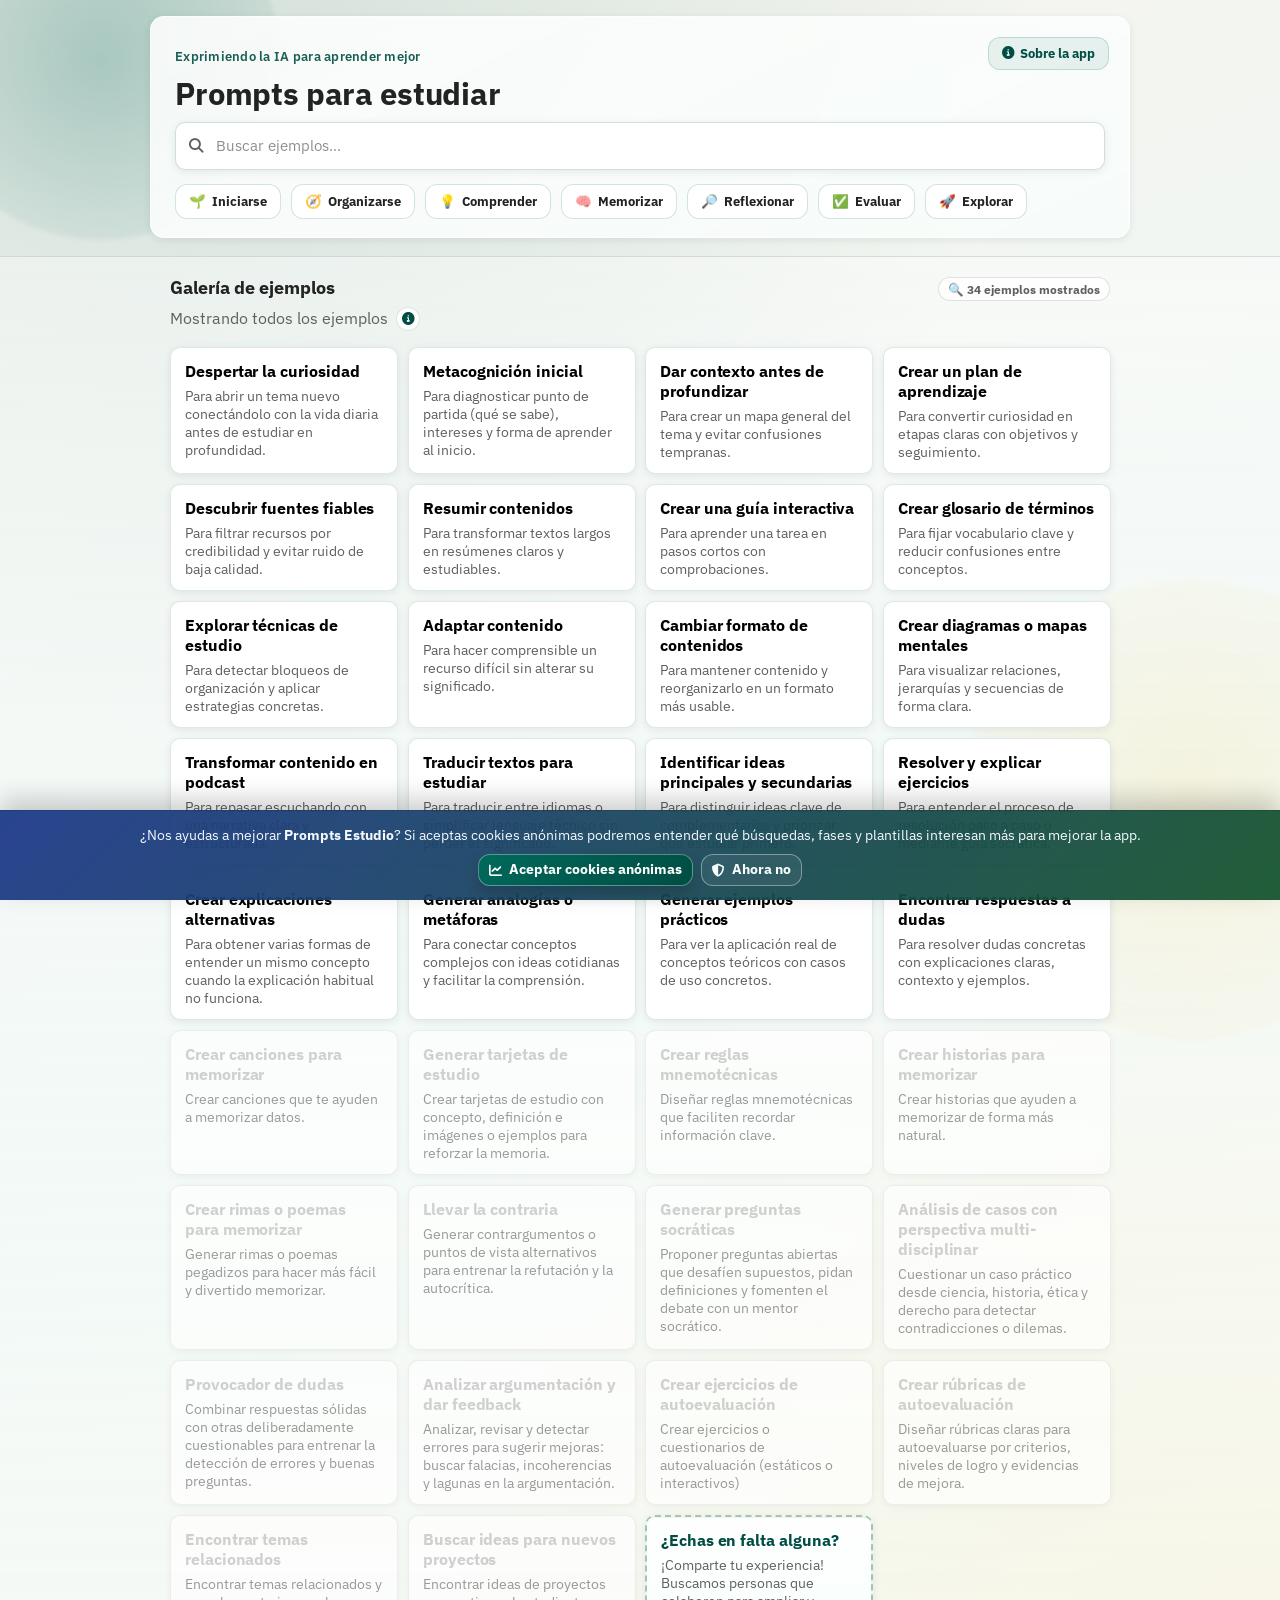
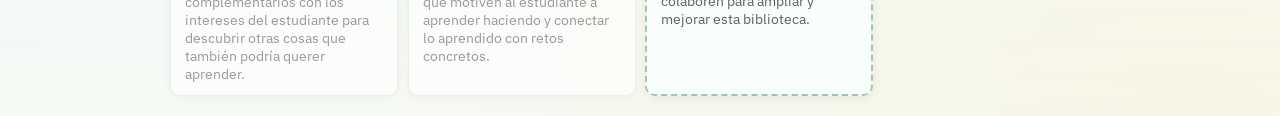
==== commit 11981692: "Enhance styling and layout across the application - Updated CSS variables for improved design consis" ====
--- a/app/index.html
+++ b/app/index.html
@@ -33,7 +33,7 @@
     <link rel="apple-touch-icon" sizes="180x180" href="assets/icons/apple-touch-icon.png" />
     <link rel="preconnect" href="https://fonts.googleapis.com" />
     <link rel="preconnect" href="https://fonts.gstatic.com" crossorigin />
-    <link href="https://fonts.googleapis.com/css2?family=Manrope:wght@400;600;700;800&family=Space+Grotesk:wght@500;700&display=swap" rel="stylesheet" />
+    <link href="https://fonts.googleapis.com/css2?family=IBM+Plex+Sans:wght@400;500;600;700&display=swap" rel="stylesheet" />
     <link
       rel="stylesheet"
       href="https://cdnjs.cloudflare.com/ajax/libs/font-awesome/6.7.2/css/all.min.css"
@@ -146,29 +146,30 @@
         </article>
 
         <section id="detail-tabs" class="tabs-wrap hidden" aria-live="polite">
-          <div class="tabs">
-            <button type="button" class="tab-button active" data-tab="summary">
-              <i class="fa-regular fa-lightbulb icon-inline" aria-hidden="true"></i>
-              Resumen
-            </button>
-            <button type="button" class="tab-button" data-tab="prompt">
-              <i class="fa-regular fa-pen-to-square icon-inline" aria-hidden="true"></i>
-              Plantilla
-            </button>
-          </div>
-
           <section id="tab-summary" class="tab-panel active"></section>
 
-          <section id="tab-prompt" class="tab-panel">
+          <section id="summary-template" class="summary-template">
             <div class="editor-head">
               <h3>Plantilla editable</h3>
-              <button id="copy-button" type="button">
-                <i class="fa-regular fa-copy icon-inline" aria-hidden="true"></i>
-                Copiar plantilla
-              </button>
             </div>
+            <textarea id="prompt-textarea" spellcheck="false"></textarea>
+            <details id="chatbot-selector" class="chatbot-selector">
+              <summary id="chatbot-selector-summary" class="chatbot-selector-summary">
+                <span>
+                  Chatbot seleccionado: <strong id="chatbot-selected-label">ChatGPT</strong>
+                </span>
+                <span class="chatbot-selector-change">Cambiar chatbot</span>
+              </summary>
+              <div id="chatbot-options" class="chatbot-options" role="radiogroup" aria-label="Selecciona un chatbot"></div>
+            </details>
+            <p id="chatbot-manual-help" class="chatbot-manual-help hidden">
+              Este chatbot requiere pegado manual. Al pulsar el botón se abrirá su web y se intentará copiar la plantilla al portapapeles.
+            </p>
+            <button id="copy-button" type="button">
+              <i class="fa-regular fa-copy icon-inline" aria-hidden="true"></i>
+              <span id="copy-button-label">Abrir en ChatGPT</span>
+            </button>
             <p id="copy-feedback" class="copy-feedback hidden" role="status" aria-live="polite"></p>
-            <textarea id="prompt-textarea" spellcheck="false"></textarea>
             <section id="prompt-adjustments" class="prompt-adjustments hidden"></section>
           </section>
         </section>
--- a/app/styles.css
+++ b/app/styles.css
@@ -1,13 +1,22 @@
 :root {
   --bg: #f8f5ef;
-  --panel: rgba(255, 255, 255, 0.82);
+  --panel: rgba(255, 255, 255, 0.92);
+  --surface: #ffffff;
+  --surface-soft: #f6fbf9;
   --text: #222222;
   --muted: #5f5f5f;
   --brand: #00695c;
   --brand-strong: #004d43;
-  --border: rgba(34, 34, 34, 0.12);
-  --radius: 18px;
-  --shadow: 0 10px 30px rgba(0, 0, 0, 0.08);
+  --border: rgba(34, 34, 34, 0.13);
+  --radius: 14px;
+  --radius-sm: 8px;
+  --radius-md: 10px;
+  --radius-lg: 14px;
+  --radius-pill: 12px;
+  --shadow-1: 0 2px 8px rgba(0, 0, 0, 0.08);
+  --shadow-2: 0 8px 24px rgba(0, 0, 0, 0.1);
+  --shadow-3: 0 14px 34px rgba(0, 0, 0, 0.13);
+  --focus-ring: 0 0 0 4px rgba(0, 105, 92, 0.16);
   --container-width: 980px;
 }
 
@@ -18,11 +27,38 @@
 body {
   margin: 0;
   min-height: 100vh;
-  font-family: Manrope, sans-serif;
+  font-family: "IBM Plex Sans", sans-serif;
   color: var(--text);
-  background: linear-gradient(140deg, #f8f5ef 0%, #eef7f4 40%, #fffaf1 100%);
+  background:
+    radial-gradient(circle at 12% -6%, rgba(0, 105, 92, 0.15), rgba(0, 105, 92, 0) 42%),
+    radial-gradient(circle at 94% 106%, rgba(244, 180, 0, 0.16), rgba(244, 180, 0, 0) 40%),
+    linear-gradient(160deg, #f7f4ee 0%, #eef7f4 52%, #fffaf2 100%);
   position: relative;
   overflow-x: hidden;
+  line-height: 1.5;
+}
+
+button,
+input,
+textarea,
+select,
+summary {
+  font-family: inherit;
+}
+
+a,
+button {
+  transition: background-color 180ms ease, border-color 180ms ease, box-shadow 180ms ease, color 180ms ease, transform 180ms ease;
+}
+
+button:focus-visible,
+input:focus-visible,
+textarea:focus-visible,
+select:focus-visible,
+summary:focus-visible,
+a:focus-visible {
+  outline: none;
+  box-shadow: var(--focus-ring);
 }
 
 .install-hello-bar {
@@ -34,7 +70,7 @@
   justify-content: center;
   flex-direction: column;
   gap: 10px;
-  padding: 10px 16px;
+  padding: 12px 16px;
   border-bottom: 1px solid rgba(255, 255, 255, 0.32);
   background: linear-gradient(135deg, rgba(0, 105, 92, 0.98), rgba(0, 77, 67, 0.96));
   color: #f4fffb;
@@ -49,7 +85,7 @@
   justify-content: center;
   flex-direction: column;
   gap: 10px;
-  padding: 10px 16px;
+  padding: 12px 16px;
   border-bottom: 1px solid rgba(0, 0, 0, 0.08);
   background: linear-gradient(135deg, rgba(225, 122, 0, 0.96), rgba(198, 93, 0, 0.95));
   color: #fff7ef;
@@ -66,7 +102,7 @@
   justify-content: center;
   flex-direction: column;
   gap: 10px;
-  padding: 12px 16px calc(12px + env(safe-area-inset-bottom));
+  padding: 14px 16px calc(14px + env(safe-area-inset-bottom));
   border-top: 1px solid rgba(0, 0, 0, 0.12);
   background: linear-gradient(135deg, rgba(30, 58, 138, 0.95), rgba(20, 83, 45, 0.94));
   box-shadow: 0 -10px 24px rgba(0, 0, 0, 0.2);
@@ -123,11 +159,11 @@
 
 .install-primary-button,
 .install-ghost-button {
-  border-radius: 10px;
+  border-radius: var(--radius-pill);
   font: inherit;
   font-weight: 700;
   line-height: 1;
-  padding: 10px 12px;
+  padding: 10px 14px;
   cursor: pointer;
   display: inline-flex;
   align-items: center;
@@ -136,9 +172,10 @@
 }
 
 .install-primary-button {
-  border: 1px solid rgba(255, 255, 255, 0.28);
+  border: 1px solid rgba(255, 255, 255, 0.35);
   color: #ffffff;
-  background: var(--brand-strong);
+  background: linear-gradient(135deg, var(--brand), var(--brand-strong));
+  box-shadow: 0 8px 16px rgba(0, 0, 0, 0.18);
 }
 
 #cookie-accept-button,
@@ -151,8 +188,8 @@
 
 .install-primary-button:hover,
 .install-primary-button:focus-visible {
-  outline: none;
-  box-shadow: 0 6px 14px rgba(0, 0, 0, 0.2);
+  transform: translateY(-1px);
+  box-shadow: 0 10px 20px rgba(0, 0, 0, 0.22);
 }
 
 .install-primary-button:disabled {
@@ -162,14 +199,13 @@
 
 .install-ghost-button {
   border: 1px solid rgba(255, 255, 255, 0.38);
-  background: transparent;
+  background: rgba(255, 255, 255, 0.06);
   color: #f6fffc;
 }
 
 .install-ghost-button:hover,
 .install-ghost-button:focus-visible {
-  outline: none;
-  background: rgba(255, 255, 255, 0.12);
+  background: rgba(255, 255, 255, 0.16);
 }
 
 .background-shape {
@@ -197,10 +233,15 @@
 
 .hero {
   max-width: var(--container-width);
-  margin: 0 auto;
-  padding: 28px 20px 12px;
+  margin: 16px auto 18px;
+  padding: 30px 24px 18px;
   animation: fade-slide 420ms ease-out;
   position: relative;
+  border: 1px solid rgba(255, 255, 255, 0.65);
+  border-radius: var(--radius-lg);
+  background: linear-gradient(155deg, rgba(255, 255, 255, 0.86), rgba(247, 252, 250, 0.88));
+  box-shadow: var(--shadow-1);
+  backdrop-filter: blur(10px);
 }
 
 .hero-actions {
@@ -213,54 +254,52 @@
 }
 
 .hero-action-link {
-  border: 1px solid var(--border);
-  border-radius: 999px;
-  background: rgba(255, 255, 255, 0.92);
+  border: 1px solid rgba(0, 105, 92, 0.18);
+  border-radius: var(--radius-pill);
+  background: rgba(0, 105, 92, 0.08);
   color: var(--brand-strong);
   font: inherit;
   font-size: 0.82rem;
-  font-weight: 600;
+  font-weight: 700;
   line-height: 1;
-  padding: 7px 11px;
+  padding: 9px 13px;
   cursor: pointer;
   display: inline-flex;
   align-items: center;
   gap: 6px;
-  transition: border-color 180ms ease, box-shadow 180ms ease, color 180ms ease;
 }
 
 .hero-action-link:hover,
 .hero-action-link:focus-visible {
   border-color: var(--brand);
-  outline: none;
-  box-shadow: 0 6px 14px rgba(0, 105, 92, 0.12);
+  background: rgba(0, 105, 92, 0.14);
+  box-shadow: 0 6px 16px rgba(0, 105, 92, 0.2);
 }
 
 .panel-toggle-button {
   position: absolute;
-  top: 0px;
-  right: 0px;
+  top: 12px;
+  right: 12px;
   z-index: 55;
   width: 40px;
   height: 40px;
-  border: 1px solid var(--border);
-  border-radius: 999px;
-  background: rgba(255, 255, 255, 0.96);
+  border: 1px solid rgba(0, 105, 92, 0.22);
+  border-radius: var(--radius-pill);
+  background: rgba(255, 255, 255, 0.98);
   color: var(--brand-strong);
   font-size: 1rem;
   display: inline-flex;
   align-items: center;
   justify-content: center;
   cursor: pointer;
-  box-shadow: 0 8px 18px rgba(0, 0, 0, 0.12);
+  box-shadow: var(--shadow-2);
 }
 
 .panel-toggle-button:hover,
 .panel-toggle-button:focus-visible {
   border-color: var(--brand);
   color: var(--brand);
-  outline: none;
-  box-shadow: 0 10px 20px rgba(0, 105, 92, 0.18);
+  box-shadow: var(--shadow-3);
 }
 
 .panel-toggle-button[aria-expanded="false"] {
@@ -282,18 +321,21 @@
 
 .eyebrow {
   margin: 0;
-  font-family: "Space Grotesk", sans-serif;
-  font-size: 0.85rem;
-  text-transform: uppercase;
-  letter-spacing: 0.09em;
-  color: var(--brand-strong);
+  font-family: "IBM Plex Sans", sans-serif;
+  font-size: 0.82rem;
+  text-transform: none;
+  letter-spacing: 0.02em;
+  color: rgba(0, 77, 67, 0.9);
+  font-weight: 600;
 }
 
 h1 {
   margin: 10px 0;
-  font-family: "Space Grotesk", sans-serif;
+  font-family: "IBM Plex Sans", sans-serif;
   font-size: clamp(1.8rem, 2.4vw, 2.7rem);
-  line-height: 1.1;
+  line-height: 1.08;
+  font-weight: 700;
+  letter-spacing: -0.005em;
 }
 
 .home-link {
@@ -308,7 +350,7 @@
 
 .search-bar {
   position: relative;
-  margin-top: 10px;
+  margin-top: 12px;
   /* max-width: 480px; */
 }
 
@@ -324,14 +366,14 @@
 
 .search-input {
   width: 100%;
-  border: 1px solid var(--border);
-  border-radius: 12px;
-  background: #fff;
+  border: 1px solid rgba(0, 105, 92, 0.2);
+  border-radius: var(--radius-md);
+  background: var(--surface);
   font: inherit;
-  font-size: 0.92rem;
-  padding: 10px 40px 10px 38px;
+  font-size: 0.94rem;
+  padding: 12px 44px 12px 40px;
   color: var(--text);
-  transition: border-color 180ms ease, box-shadow 180ms ease;
+  box-shadow: var(--shadow-1);
 }
 
 .search-input::placeholder {
@@ -340,9 +382,8 @@
 }
 
 .search-input:focus {
-  outline: none;
   border-color: var(--brand);
-  box-shadow: 0 4px 12px rgba(0, 105, 92, 0.1);
+  background: #fff;
 }
 
 .search-clear {
@@ -366,9 +407,8 @@
 
 .search-clear:hover,
 .search-clear:focus-visible {
-  background: rgba(0, 0, 0, 0.06);
-  color: var(--text);
-  outline: none;
+  background: rgba(0, 105, 92, 0.12);
+  color: var(--brand-strong);
 }
 
 .search-no-results {
@@ -382,13 +422,13 @@
 
 .search-no-results-button {
   border: 1px solid var(--border);
-  border-radius: 10px;
-  background: #fff;
+  border-radius: var(--radius-pill);
+  background: var(--surface);
   color: var(--brand-strong);
   font: inherit;
   font-size: 0.86rem;
   font-weight: 700;
-  padding: 8px 14px;
+  padding: 9px 14px;
   margin-top: 10px;
   cursor: pointer;
   display: inline-flex;
@@ -399,8 +439,8 @@
 .search-no-results-button:hover,
 .search-no-results-button:focus-visible {
   border-color: var(--brand);
-  outline: none;
-  box-shadow: 0 4px 10px rgba(0, 105, 92, 0.12);
+  background: rgba(0, 105, 92, 0.08);
+  box-shadow: var(--shadow-1);
 }
 
 .subtitle,
@@ -416,10 +456,10 @@
 }
 
 .phase-radios {
-  margin-top: 12px;
+  margin-top: 14px;
   display: flex;
   flex-wrap: wrap;
-  gap: 8px;
+  gap: 10px;
 }
 
 .phase-select-wrap {
@@ -428,11 +468,11 @@
 }
 
 .search-phase-notice {
-  margin-top: 10px;
+  margin-top: 12px;
   border: 1px solid rgba(0, 105, 92, 0.28);
-  border-radius: 12px;
-  background: rgba(0, 105, 92, 0.08);
-  padding: 10px 12px;
+  border-radius: var(--radius-md);
+  background: linear-gradient(145deg, rgba(0, 105, 92, 0.1), rgba(0, 105, 92, 0.05));
+  padding: 12px 14px;
   display: flex;
   align-items: center;
   justify-content: space-between;
@@ -448,13 +488,13 @@
 
 .search-phase-notice-button {
   border: 1px solid rgba(0, 105, 92, 0.26);
-  border-radius: 999px;
-  background: #ffffff;
+  border-radius: var(--radius-pill);
+  background: var(--surface);
   color: var(--brand-strong);
   font: inherit;
   font-size: 0.82rem;
   font-weight: 700;
-  padding: 7px 12px;
+  padding: 8px 12px;
   cursor: pointer;
   display: inline-flex;
   align-items: center;
@@ -464,8 +504,8 @@
 .search-phase-notice-button:hover,
 .search-phase-notice-button:focus-visible {
   border-color: var(--brand);
-  outline: none;
-  box-shadow: 0 5px 12px rgba(0, 105, 92, 0.16);
+  background: rgba(0, 105, 92, 0.08);
+  box-shadow: var(--shadow-1);
 }
 
 .phase-select-label {
@@ -478,13 +518,14 @@
 
 .phase-select {
   width: 100%;
-  border: 1px solid var(--border);
-  border-radius: 10px;
-  background: #fff;
+  border: 1px solid rgba(0, 105, 92, 0.2);
+  border-radius: var(--radius-md);
+  background: var(--surface);
   font: inherit;
   font-weight: 700;
-  padding: 10px 12px;
+  padding: 11px 12px;
   color: var(--text);
+  box-shadow: var(--shadow-1);
 }
 
 .phase-option {
@@ -498,35 +539,61 @@
 }
 
 .phase-option label {
+  position: relative;
   display: inline-flex;
   align-items: center;
   gap: 6px;
-  border: 1px solid var(--border);
-  border-radius: 999px;
-  padding: 6px 10px;
-  background: #fff;
+  border: 1px solid rgba(0, 105, 92, 0.18);
+  border-radius: var(--radius-pill);
+  padding: 8px 13px;
+  background: rgba(255, 255, 255, 0.88);
   cursor: pointer;
-  font-weight: 600;
+  font-weight: 700;
   font-size: 0.84rem;
   line-height: 1.2;
-  transition: border-color 180ms ease, background-color 180ms ease, color 180ms ease;
+  overflow: hidden;
+  isolation: isolate;
 }
 
 .phase-option label:hover {
-  border-color: rgba(0, 105, 92, 0.34);
+  border-color: rgba(0, 105, 92, 0.5);
+  box-shadow: var(--shadow-1);
+}
+
+.phase-option label::after {
+  content: "";
+  position: absolute;
+  inset: -2px auto -2px -35%;
+  width: 34%;
+  background: linear-gradient(
+    105deg,
+    rgba(255, 255, 255, 0) 0%,
+    rgba(255, 255, 255, 0.24) 45%,
+    rgba(255, 255, 255, 0) 100%
+  );
+  transform: translateX(-125%) skewX(-20deg);
+  pointer-events: none;
+  opacity: 0;
+}
+
+.phase-option label:hover::after,
+.phase-option label:focus-visible::after {
+  opacity: 1;
+  animation: phase-reflect 620ms cubic-bezier(0.2, 0, 0, 1);
 }
 
 .phase-option input:checked + label {
   border-color: var(--brand);
-  background: rgba(0, 105, 92, 0.08);
+  background: rgba(0, 105, 92, 0.16);
   color: var(--brand-strong);
 }
 
 .layout {
   max-width: var(--container-width);
   margin: 0 auto;
-  padding: 18px 20px 24px;
+  padding: 0 0 26px;
   position: relative;
+  transition: padding 260ms ease;
 }
 
 .layout.is-empty {
@@ -536,33 +603,59 @@
 
 .panel {
   background: var(--panel);
-  backdrop-filter: blur(6px);
-  border: 1px solid var(--border);
+  backdrop-filter: blur(8px);
+  border: 1px solid rgba(255, 255, 255, 0.58);
   border-radius: var(--radius);
-  box-shadow: var(--shadow);
+  box-shadow: var(--shadow-2);
 }
 
 .panel-right {
-  padding: 16px;
+  padding: 20px;
   display: flex;
   flex-direction: column;
-  gap: 16px;
+  gap: 18px;
+  overflow: hidden;
+  max-height: 2400px;
+  opacity: 1;
+  transform: translateY(0) scale(1);
+  transform-origin: top center;
+  transition:
+    max-height 360ms cubic-bezier(0.2, 0, 0, 1),
+    opacity 260ms ease,
+    transform 300ms cubic-bezier(0.2, 0, 0, 1),
+    padding-top 260ms ease,
+    padding-bottom 260ms ease,
+    gap 260ms ease,
+    border-color 220ms ease,
+    box-shadow 260ms ease;
 }
 
 .panel-right.is-hidden {
-  display: none;
+  max-height: 0;
+  opacity: 0;
+  transform: translateY(-10px) scale(0.985);
+  padding-top: 0;
+  padding-bottom: 0;
+  gap: 0;
+  border-width: 0;
+  border-color: transparent;
+  box-shadow: none;
+  pointer-events: none;
 }
 
 .example-view {
-  border: 1px solid var(--border);
-  border-radius: 14px;
-  padding: 16px;
-  background: #fff;
+  border: 1px solid rgba(0, 105, 92, 0.14);
+  border-radius: var(--radius-md);
+  padding: 18px;
+  background: linear-gradient(170deg, #ffffff 0%, #f8fcfb 100%);
+  box-shadow: var(--shadow-1);
+  animation: panel-content-enter 260ms cubic-bezier(0.2, 0, 0, 1);
 }
 
 .example-view h2 {
   margin: 0 0 8px;
-  font-family: "Space Grotesk", sans-serif;
+  font-family: "IBM Plex Sans", sans-serif;
+  font-weight: 700;
 }
 
 .example-view-head {
@@ -591,10 +684,11 @@
 }
 
 .tabs-wrap {
-  border: 1px solid var(--border);
-  border-radius: 14px;
-  background: #fff;
-  padding: 12px;
+  border: 1px solid rgba(0, 105, 92, 0.14);
+  border-radius: var(--radius-md);
+  background: linear-gradient(170deg, #ffffff 0%, #f7fbfa 100%);
+  padding: 14px;
+  box-shadow: var(--shadow-1);
   animation: fade-slide 280ms ease;
 }
 
@@ -604,30 +698,29 @@
 
 .tabs {
   display: flex;
-  gap: 6px;
-  margin-bottom: 8px;
+  gap: 8px;
+  margin-bottom: 10px;
   flex-wrap: wrap;
 }
 
 .tab-button {
-  border: 1px solid var(--border);
-  border-radius: 9px;
-  padding: 6px 10px;
-  background: #fff;
+  border: 1px solid rgba(0, 105, 92, 0.14);
+  border-radius: var(--radius-pill);
+  padding: 7px 12px;
+  background: rgba(255, 255, 255, 0.84);
   font: inherit;
   font-size: 0.84rem;
-  font-weight: 600;
+  font-weight: 700;
   line-height: 1.15;
   cursor: pointer;
   display: inline-flex;
   align-items: center;
   gap: 6px;
-  transition: border-color 180ms ease, background-color 180ms ease, color 180ms ease;
 }
 
 .tab-button.active {
   border-color: var(--brand);
-  background: rgba(0, 105, 92, 0.08);
+  background: rgba(0, 105, 92, 0.14);
   color: var(--brand-strong);
 }
 
@@ -637,6 +730,7 @@
 
 .tab-panel.active {
   display: block;
+  animation: tab-panel-enter 220ms cubic-bezier(0.2, 0, 0, 1);
 }
 
 .tab-panel h3 {
@@ -653,6 +747,12 @@
   margin: 6px 0;
 }
 
+.summary-template {
+  margin-top: 14px;
+  padding-top: 14px;
+  border-top: 1px solid rgba(0, 105, 92, 0.16);
+}
+
 .editor-head {
   display: flex;
   justify-content: space-between;
@@ -665,28 +765,122 @@
   margin: 0;
 }
 
+.chatbot-selector {
+  margin-top: 12px;
+  border: 1px solid rgba(0, 105, 92, 0.16);
+  border-radius: var(--radius-md);
+  background: #fcfffe;
+  box-shadow: inset 0 1px 0 rgba(255, 255, 255, 0.5);
+}
+
+.chatbot-selector-summary {
+  list-style: none;
+  cursor: pointer;
+  padding: 10px 12px;
+  display: flex;
+  align-items: center;
+  justify-content: space-between;
+  gap: 8px;
+  font-size: 0.86rem;
+  font-weight: 600;
+}
+
+.chatbot-selector-summary::-webkit-details-marker {
+  display: none;
+}
+
+.chatbot-selector-change {
+  color: var(--brand-strong);
+  font-size: 0.8rem;
+  font-weight: 700;
+}
+
+.chatbot-options {
+  padding: 0 12px 12px;
+  display: grid;
+  gap: 8px;
+  grid-template-columns: repeat(auto-fit, minmax(160px, 1fr));
+}
+
+.chatbot-option {
+  border: 1px solid rgba(0, 105, 92, 0.15);
+  border-radius: var(--radius-sm);
+  padding: 9px 10px;
+  display: flex;
+  align-items: center;
+  gap: 8px;
+  font-size: 0.85rem;
+  font-weight: 600;
+  background: var(--surface);
+}
+
+.chatbot-option-auto {
+  border-left: 3px solid #1a8f4f;
+}
+
+.chatbot-option-manual {
+  border-left: 3px solid #d04f3f;
+}
+
+.chatbot-option input {
+  margin: 0;
+}
+
+.chatbot-manual-help {
+  margin: 10px 0 0;
+  padding: 9px 11px;
+  font-size: 0.84rem;
+  border-radius: var(--radius-sm);
+  border: 1px solid rgba(208, 79, 63, 0.3);
+  background: rgba(208, 79, 63, 0.08);
+}
+
+.chatbot-manual-help.is-warning {
+  border-color: rgba(208, 79, 63, 0.5);
+  background: rgba(208, 79, 63, 0.14);
+  color: #8a2b20;
+  font-weight: 600;
+  display: flex;
+  align-items: flex-start;
+  gap: 6px;
+}
+
+.chatbot-manual-help-link {
+  margin-left: 4px;
+  color: #7a1f17;
+  text-decoration: underline;
+  font-weight: 700;
+}
+
+.chatbot-manual-help-link:hover,
+.chatbot-manual-help-link:focus-visible {
+  color: #5f1711;
+}
+
 button#copy-button {
+  margin-top: 12px;
+  width: 100%;
   border: 1px solid rgba(0, 77, 67, 0.16);
-  border-radius: 9px;
-  padding: 7px 10px;
+  border-radius: var(--radius-md);
+  padding: 10px 12px;
   font: inherit;
-  font-size: 0.84rem;
-  font-weight: 600;
+  font-size: 0.9rem;
+  font-weight: 700;
   line-height: 1.1;
   color: #fff;
   background: linear-gradient(135deg, var(--brand) 0%, #00897b 100%);
   cursor: pointer;
   display: inline-flex;
   align-items: center;
+  justify-content: center;
   gap: 6px;
-  transition: transform 160ms ease, box-shadow 180ms ease, filter 180ms ease;
+  box-shadow: 0 8px 20px rgba(0, 105, 92, 0.24);
 }
 
 button#copy-button:hover,
 button#copy-button:focus-visible {
-  outline: none;
   transform: translateY(-1px);
-  box-shadow: 0 8px 16px rgba(0, 105, 92, 0.18);
+  box-shadow: 0 12px 24px rgba(0, 105, 92, 0.28);
   filter: saturate(1.04);
 }
 
@@ -695,12 +889,14 @@
   min-height: 280px;
   resize: vertical;
   overflow-y: hidden;
-  border: 1px solid var(--border);
-  border-radius: 12px;
-  padding: 12px;
+  border: 1px solid rgba(0, 105, 92, 0.18);
+  border-radius: var(--radius-md);
+  padding: 14px;
   font-family: ui-monospace, SFMono-Regular, Menlo, monospace;
   font-size: 0.92rem;
-  line-height: 1.45;
+  line-height: 1.5;
+  background: rgba(255, 255, 255, 0.92);
+  box-shadow: inset 0 1px 2px rgba(0, 0, 0, 0.06);
 }
 
 .prompt-adjustments {
@@ -721,27 +917,29 @@
 
 .collaboration-bar {
   margin-top: auto;
-  border: 1px solid var(--border);
-  border-radius: 14px;
-  background: #fff;
-  padding: 10px;
-  display: flex;
-  align-items: center;
-  gap: 8px;
+  border: 1px solid rgba(0, 105, 92, 0.16);
+  border-radius: var(--radius-md);
+  background: linear-gradient(170deg, #ffffff 0%, #f5fcf9 100%);
+  padding: 12px;
+  display: flex;
+  align-items: center;
+  gap: 10px;
   flex-wrap: wrap;
+  box-shadow: var(--shadow-1);
+  animation: panel-content-enter 320ms cubic-bezier(0.2, 0, 0, 1);
 }
 
 .collab-button {
-  border: 1px solid var(--border);
-  border-radius: 10px;
-  background: #fff;
+  border: 1px solid rgba(0, 105, 92, 0.16);
+  border-radius: var(--radius-pill);
+  background: var(--surface);
   color: var(--text);
   text-decoration: none;
   font: inherit;
   font-weight: 700;
   font-size: 0.9rem;
   line-height: 1;
-  padding: 10px 12px;
+  padding: 10px 13px;
   cursor: pointer;
   display: inline-flex;
   align-items: center;
@@ -752,8 +950,8 @@
 .collab-button:hover,
 .collab-button:focus-visible {
   border-color: var(--brand);
-  box-shadow: 0 6px 14px rgba(0, 105, 92, 0.12);
-  outline: none;
+  background: rgba(0, 105, 92, 0.08);
+  box-shadow: var(--shadow-1);
 }
 
 .collab-button[aria-disabled="true"] {
@@ -780,17 +978,17 @@
   z-index: 20;
   min-width: 220px;
   padding: 8px;
-  border-radius: 12px;
+  border-radius: var(--radius-md);
   border: 1px solid var(--border);
   background: #fff;
-  box-shadow: var(--shadow);
+  box-shadow: var(--shadow-2);
   display: grid;
   gap: 6px;
 }
 
 .collab-social-link {
-  border: 1px solid var(--border);
-  border-radius: 8px;
+  border: 1px solid rgba(0, 105, 92, 0.14);
+  border-radius: var(--radius-sm);
   padding: 8px 10px;
   color: var(--text);
   text-decoration: none;
@@ -804,7 +1002,7 @@
 .collab-social-link:hover,
 .collab-social-link:focus-visible {
   border-color: var(--brand);
-  outline: none;
+  background: rgba(0, 105, 92, 0.08);
 }
 
 .collab-social-empty {
@@ -825,9 +1023,9 @@
 }
 
 .card {
-  border: 1px solid var(--border);
-  border-radius: 14px;
-  background: #fff;
+  border: 1px solid rgba(0, 105, 92, 0.14);
+  border-radius: var(--radius-md);
+  background: var(--surface);
   text-align: left;
   padding: 0;
   overflow: hidden;
@@ -835,14 +1033,29 @@
   height: 100%;
   display: flex;
   flex-direction: column;
+  box-shadow: var(--shadow-1);
+  transition:
+    transform 220ms cubic-bezier(0.2, 0, 0, 1),
+    box-shadow 220ms ease,
+    border-color 200ms ease,
+    filter 180ms ease,
+    opacity 180ms ease;
+  contain: layout paint style;
+  content-visibility: auto;
+  contain-intrinsic-size: 0 240px;
+}
+
+.card-enter {
+  animation: card-enter 320ms cubic-bezier(0.2, 0, 0, 1) both;
+  animation-delay: calc(var(--card-stagger-index, 0) * 24ms);
 }
 
 .card:hover,
 .card:focus-visible,
 .card.active {
   border-color: var(--brand);
-  box-shadow: 0 10px 24px rgba(0, 105, 92, 0.12);
-  outline: none;
+  transform: translateY(-2px) scale(1.01);
+  box-shadow: 0 14px 28px rgba(0, 105, 92, 0.18);
 }
 
 .card.is-under-construction {
@@ -900,7 +1113,7 @@
   font-weight: 700;
   color: #4e4e4e;
   background: linear-gradient(135deg, #f0f0f0 0%, #dedede 100%);
-  border-bottom: 1px solid var(--border);
+  border-bottom: 1px solid rgba(0, 105, 92, 0.12);
   background-repeat: no-repeat;
   background-size: cover;
   background-position: center center;
@@ -913,16 +1126,16 @@
 }
 
 .card-body {
-  padding: 10px 12px;
+  padding: 12px 14px;
   flex: 1;
 }
 
 .card-chip {
   display: inline-flex;
   align-items: center;
-  border: 1px solid rgba(34, 34, 34, 0.18);
-  border-radius: 999px;
-  padding: 3px 8px;
+  border: 1px solid rgba(0, 105, 92, 0.2);
+  border-radius: var(--radius-pill);
+  padding: 4px 9px;
   font-size: 0.74rem;
   font-weight: 700;
   color: var(--muted);
@@ -942,8 +1155,10 @@
 
 .card-title {
   margin: 0;
-  font-family: "Space Grotesk", sans-serif;
-  font-size: 0.98rem;
+  font-family: "IBM Plex Sans", sans-serif;
+  font-size: 1rem;
+  font-weight: 700;
+  letter-spacing: -0.004em;
 }
 
 .card-summary {
@@ -954,7 +1169,7 @@
 
 .cards-footer-wrap {
   border-top: 1px solid var(--border);
-  background: rgba(255, 255, 255, 0.45);
+  background: linear-gradient(180deg, rgba(255, 255, 255, 0.4), rgba(243, 250, 247, 0.58));
 }
 
 .cards-footer-inner {
@@ -984,7 +1199,7 @@
   line-height: 1;
   white-space: nowrap;
   border: 1px solid var(--border);
-  border-radius: 999px;
+  border-radius: var(--radius-pill);
   background: rgba(255, 255, 255, 0.8);
   padding: 5px 9px;
 }
@@ -1011,7 +1226,7 @@
   width: 24px;
   height: 24px;
   border: 1px solid var(--border);
-  border-radius: 999px;
+  border-radius: var(--radius-pill);
   background: rgba(255, 255, 255, 0.9);
   color: var(--brand-strong);
   display: inline-flex;
@@ -1026,8 +1241,7 @@
 .phase-filter-tooltip-trigger:focus-visible {
   border-color: var(--brand);
   color: var(--brand);
-  outline: none;
-  box-shadow: 0 6px 14px rgba(0, 105, 92, 0.14);
+  box-shadow: var(--shadow-1);
 }
 
 .phase-filter-tooltip {
@@ -1039,12 +1253,12 @@
   max-width: 300px;
   padding: 9px 10px;
   border: 1px solid var(--border);
-  border-radius: 10px;
+  border-radius: var(--radius-md);
   background: rgba(255, 255, 255, 0.98);
   color: var(--text);
   font-size: 0.8rem;
   line-height: 1.35;
-  box-shadow: var(--shadow);
+  box-shadow: var(--shadow-2);
   opacity: 0;
   pointer-events: none;
   z-index: 20;
@@ -1088,6 +1302,10 @@
 
 .cards-footer {
   grid-template-columns: repeat(4, minmax(0, 1fr));
+}
+
+#example-cards-footer {
+  view-transition-name: cards-grid;
 }
 
 .app-about-footer-mobile {
@@ -1120,25 +1338,39 @@
   position: fixed;
   inset: 0;
   z-index: 60;
-  background: rgba(34, 34, 34, 0.45);
+  background: rgba(22, 27, 30, 0.5);
   display: flex;
   align-items: center;
   justify-content: center;
   padding: 20px;
+  opacity: 0;
+  transition: opacity 220ms ease;
 }
 
 .modal.hidden {
   display: none;
+}
+
+.modal.is-open {
+  opacity: 1;
 }
 
 .modal-dialog {
   width: min(640px, 100%);
   max-height: calc(100vh - 40px);
   overflow-y: auto;
-  border: 1px solid var(--border);
-  border-radius: var(--radius);
-  background: #fff;
-  box-shadow: var(--shadow);
+  border: 1px solid rgba(0, 105, 92, 0.16);
+  border-radius: var(--radius-lg);
+  background: linear-gradient(170deg, #ffffff 0%, #f7fbfa 100%);
+  box-shadow: var(--shadow-3);
+  opacity: 0;
+  transform: translateY(10px) scale(0.985);
+  transition: transform 240ms cubic-bezier(0.2, 0, 0, 1), opacity 220ms ease;
+}
+
+.modal.is-open .modal-dialog {
+  opacity: 1;
+  transform: translateY(0) scale(1);
 }
 
 .modal-head {
@@ -1146,25 +1378,26 @@
   align-items: center;
   justify-content: space-between;
   gap: 12px;
-  padding: 14px 16px;
-  border-bottom: 1px solid var(--border);
+  padding: 16px 18px;
+  border-bottom: 1px solid rgba(0, 105, 92, 0.12);
 }
 
 .modal-head h2 {
   margin: 0;
-  font-family: "Space Grotesk", sans-serif;
+  font-family: "IBM Plex Sans", sans-serif;
   font-size: 1.2rem;
+  font-weight: 700;
 }
 
 .modal-close {
-  border: 1px solid var(--border);
-  border-radius: 10px;
+  border: 1px solid rgba(0, 105, 92, 0.18);
+  border-radius: var(--radius-pill);
   background: #fff;
   color: var(--text);
   font: inherit;
   font-size: 1rem;
-  width: 34px;
-  height: 34px;
+  width: 36px;
+  height: 36px;
   display: inline-flex;
   align-items: center;
   justify-content: center;
@@ -1174,11 +1407,11 @@
 .modal-close:hover,
 .modal-close:focus-visible {
   border-color: var(--brand);
-  outline: none;
+  background: rgba(0, 105, 92, 0.08);
 }
 
 .modal-body {
-  padding: 14px 16px 18px;
+  padding: 16px 18px 20px;
 }
 
 .modal-body p {
@@ -1269,8 +1502,8 @@
   }
 
   .panel-toggle-button {
-    top: 0px;
-    right: 0px;
+    top: 10px;
+    right: 10px;
   }
 
   .phase-radios {
@@ -1365,3 +1598,61 @@
     transform: translateY(0);
   }
 }
+
+@keyframes panel-content-enter {
+  from {
+    opacity: 0;
+    transform: translateY(8px);
+  }
+  to {
+    opacity: 1;
+    transform: translateY(0);
+  }
+}
+
+@keyframes tab-panel-enter {
+  from {
+    opacity: 0;
+    transform: translateY(6px);
+  }
+  to {
+    opacity: 1;
+    transform: translateY(0);
+  }
+}
+
+@keyframes card-enter {
+  from {
+    opacity: 0;
+    transform: translateY(10px) scale(0.988);
+  }
+  to {
+    opacity: 1;
+    transform: translateY(0) scale(1);
+  }
+}
+
+@keyframes phase-reflect {
+  from {
+    transform: translateX(-125%) skewX(-20deg);
+  }
+  to {
+    transform: translateX(320%) skewX(-20deg);
+  }
+}
+
+@media (prefers-reduced-motion: reduce) {
+  .layout,
+  .panel-right,
+  .card,
+  .card-enter,
+  .tab-panel.active,
+  .example-view,
+  .collaboration-bar,
+  .modal,
+  .modal-dialog {
+    animation: none !important;
+    transition: none !important;
+    transform: none !important;
+  }
+}
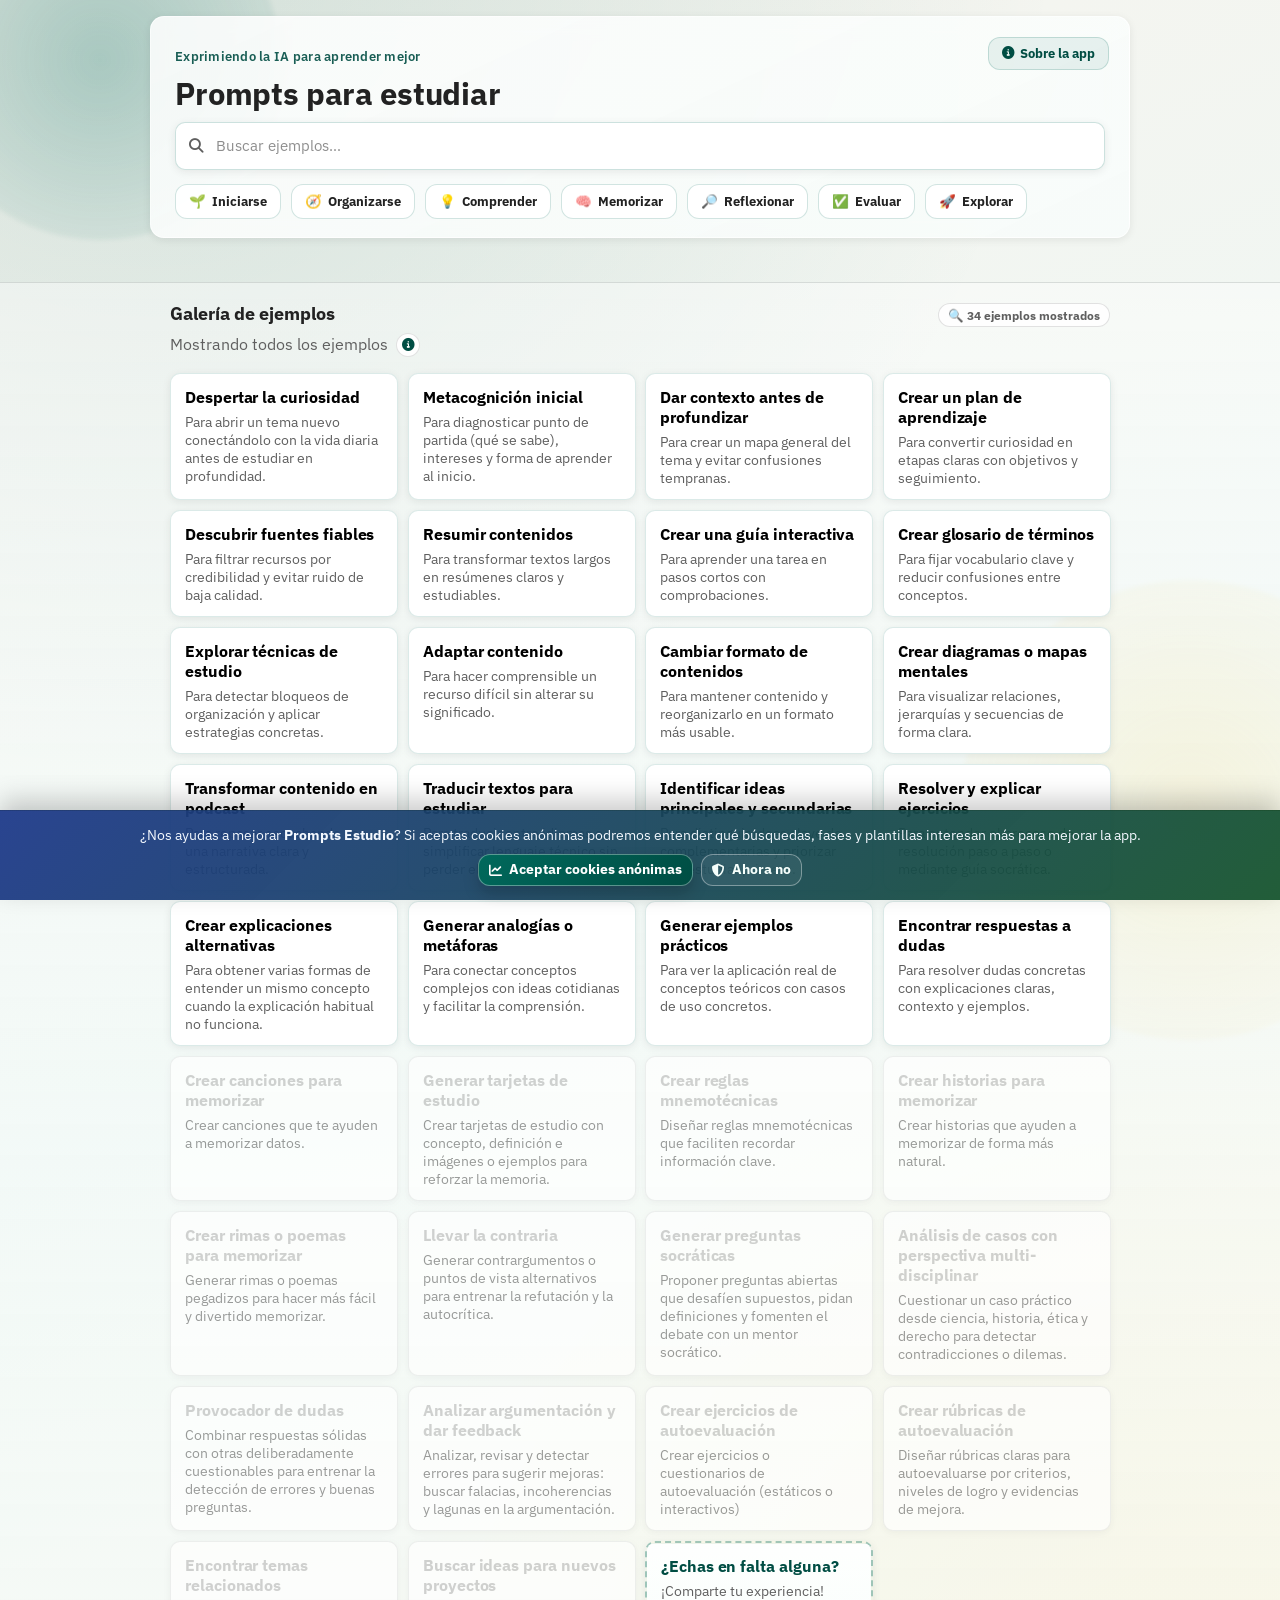
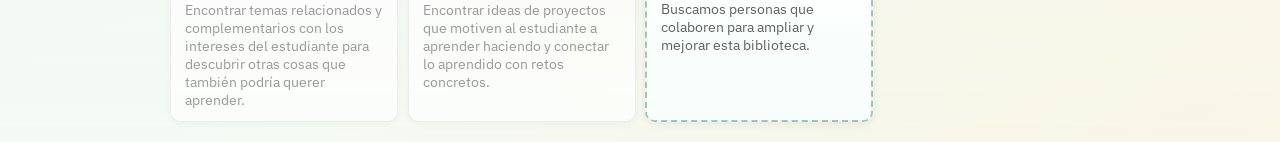
==== commit b62e0729: "feat: Enhance collaboration features and UI adjustments for prompt customization" ====
--- a/app/index.html
+++ b/app/index.html
@@ -101,6 +101,9 @@
           <i class="fa-solid fa-circle-info icon-inline" aria-hidden="true"></i>
           Sobre la app
         </button>
+        <button id="clear-data-button" class="hero-action-link hero-action-link--danger hidden" type="button" aria-label="Gestionar datos guardados">
+          <i class="fa-solid fa-trash-can" aria-hidden="true"></i>
+        </button>
       </div>
       <p class="eyebrow">Exprimiendo la IA para aprender mejor</p>
       <h1><a class="home-link" href="./index.html">Prompts para estudiar</a></h1>
@@ -151,6 +154,20 @@
           <section id="summary-template" class="summary-template">
             <div class="editor-head">
               <h3>Plantilla editable</h3>
+              <div class="editor-actions">
+                <button id="wizard-toggle-button" class="wizard-toggle-button hidden" type="button">
+                  <i class="fa-solid fa-wand-magic-sparkles icon-inline" aria-hidden="true"></i>
+                  <span id="wizard-toggle-label">Activar modo guiado</span>
+                </button>
+                <button id="adjustments-toggle-button" class="wizard-toggle-button hidden" type="button">
+                  <i class="fa-solid fa-sliders icon-inline" aria-hidden="true"></i>
+                  <span>Ideas de personalización</span>
+                </button>
+              </div>
+            </div>
+            <section id="prompt-adjustments" class="prompt-adjustments hidden is-collapsed" aria-hidden="true"></section>
+            <div id="wizard-panel" class="wizard-panel hidden" aria-live="polite">
+              <div id="wizard-fields" class="wizard-fields"></div>
             </div>
             <textarea id="prompt-textarea" spellcheck="false"></textarea>
             <details id="chatbot-selector" class="chatbot-selector">
@@ -170,32 +187,24 @@
               <span id="copy-button-label">Abrir en ChatGPT</span>
             </button>
             <p id="copy-feedback" class="copy-feedback hidden" role="status" aria-live="polite"></p>
-            <section id="prompt-adjustments" class="prompt-adjustments hidden"></section>
           </section>
         </section>
 
         <section id="collaboration-bar" class="collaboration-bar hidden" aria-label="Colaborar con mejoras">
-          <a id="collab-mailto" class="collab-button" href="#" target="_blank" rel="noopener noreferrer">
-            <i class="fa-regular fa-envelope icon-inline" aria-hidden="true"></i>
-            Sugerir mejora
-          </a>
+          <details class="collab-socials">
+            <summary class="collab-button">
+              <i class="fa-regular fa-lightbulb icon-inline" aria-hidden="true"></i>
+              Sugerir mejora
+            </summary>
+            <div id="collab-menu-links" class="collab-social-links"></div>
+          </details>
           <details class="collab-socials">
             <summary class="collab-button">
               <i class="fa-solid fa-hashtag icon-inline" aria-hidden="true"></i>
-              Comentar en redes
+              Contactar por redes sociales
             </summary>
             <div id="collab-social-links" class="collab-social-links"></div>
           </details>
-          <a
-            id="collab-telegram"
-            class="collab-button"
-            href="https://t.me/hhkaos"
-            target="_blank"
-            rel="noopener noreferrer"
-          >
-            <i class="fa-brands fa-telegram icon-inline" aria-hidden="true"></i>
-            Contactar por Telegram
-          </a>
         </section>
       </section>
     </main>
@@ -257,6 +266,59 @@
       </div>
     </div>
 
+    <div id="unfilled-warning-modal" class="modal hidden" role="dialog" aria-modal="true" aria-labelledby="unfilled-warning-title">
+      <div class="modal-dialog">
+        <div class="modal-head">
+          <h2 id="unfilled-warning-title">Plantilla sin personalizar</h2>
+          <button id="unfilled-warning-close" class="modal-close" type="button" aria-label="Cerrar ventana">
+            <i class="fa-solid fa-xmark" aria-hidden="true"></i>
+          </button>
+        </div>
+        <div class="modal-body">
+          <p>Esta plantilla todavía tiene <strong id="unfilled-count"></strong> sin rellenar. El chatbot intentará responder a la plantilla tal como está, lo que puede dar resultados genéricos.</p>
+          <label class="wizard-skip-label">
+            <input type="checkbox" id="unfilled-warning-skip-checkbox">
+            No volver a mostrar este aviso
+          </label>
+          <div class="modal-footer-actions">
+            <button id="unfilled-continue-editing" class="install-ghost-button" type="button">Seguir editando</button>
+            <button id="unfilled-proceed" class="install-primary-button" type="button">Enviar de todas formas</button>
+          </div>
+        </div>
+      </div>
+    </div>
+
+    <div id="clear-data-modal" class="modal hidden" role="dialog" aria-modal="true" aria-labelledby="clear-data-modal-title">
+      <div class="modal-dialog">
+        <div class="modal-head">
+          <h2 id="clear-data-modal-title">Datos guardados en este dispositivo</h2>
+          <button id="clear-data-close" class="modal-close" type="button" aria-label="Cerrar ventana">
+            <i class="fa-solid fa-xmark" aria-hidden="true"></i>
+          </button>
+        </div>
+        <div class="modal-body">
+          <p>Para ahorrarte tiempo, la app recuerda automáticamente los campos que rellenas en el modo guiado. Así, si abres otra plantilla que tenga el mismo campo, lo encontrarás ya relleno.</p>
+          <p><strong>Campos guardados actualmente:</strong></p>
+          <ul id="clear-data-fields-list" class="saved-fields-list"></ul>
+          <p class="clear-data-note clear-data-note--privacy">
+            <i class="fa-solid fa-lock icon-inline" aria-hidden="true"></i>
+            <strong>Solo en este dispositivo.</strong> Estos datos se guardan únicamente en esta aplicación y en este dispositivo. No se envían a ningún servidor ni se comparten con nadie.
+          </p>
+          <p class="clear-data-note clear-data-note--warning">
+            <i class="fa-solid fa-circle-exclamation icon-inline" aria-hidden="true"></i>
+            <strong>Si los eliminas,</strong> tendrás que volver a rellenar esos campos la próxima vez que uses el modo guiado.
+          </p>
+          <div class="modal-footer-actions">
+            <button id="clear-data-cancel" class="install-ghost-button" type="button">Cancelar</button>
+            <button id="clear-data-confirm" class="install-primary-button clear-data-confirm-btn" type="button">
+              <i class="fa-solid fa-trash-can icon-inline" aria-hidden="true"></i>
+              Eliminar datos guardados
+            </button>
+          </div>
+        </div>
+      </div>
+    </div>
+
     <script src="script.js" type="module"></script>
   </body>
 </html>
--- a/app/styles.css
+++ b/app/styles.css
@@ -614,7 +614,9 @@
   display: flex;
   flex-direction: column;
   gap: 18px;
-  overflow: hidden;
+  overflow: visible;
+  position: relative;
+  z-index: 5;
   max-height: 2400px;
   opacity: 1;
   transform: translateY(0) scale(1);
@@ -632,6 +634,7 @@
 
 .panel-right.is-hidden {
   max-height: 0;
+  overflow: hidden;
   opacity: 0;
   transform: translateY(-10px) scale(0.985);
   padding-top: 0;
@@ -747,6 +750,47 @@
   margin: 6px 0;
 }
 
+.summary-block {
+  border: 1px solid rgba(0, 105, 92, 0.16);
+  border-radius: var(--radius-md);
+  background: rgba(255, 255, 255, 0.8);
+  overflow: hidden;
+}
+
+.summary-block + .summary-block {
+  margin-top: 10px;
+}
+
+.summary-block-toggle {
+  list-style: none;
+  cursor: pointer;
+  padding: 10px 12px;
+  font-size: 0.95rem;
+  font-weight: 700;
+  color: var(--brand-strong);
+}
+
+.summary-block-toggle::-webkit-details-marker {
+  display: none;
+}
+
+.summary-block-toggle::after {
+  content: "▾";
+  float: right;
+  font-size: 0.78rem;
+  margin-top: 2px;
+  opacity: 0.8;
+  transition: transform 160ms ease;
+}
+
+.summary-block[open] .summary-block-toggle::after {
+  transform: rotate(180deg);
+}
+
+.summary-block-content {
+  padding: 0 12px 12px;
+}
+
 .summary-template {
   margin-top: 14px;
   padding-top: 14px;
@@ -763,6 +807,14 @@
 
 .editor-head h3 {
   margin: 0;
+}
+
+.editor-actions {
+  display: inline-flex;
+  align-items: center;
+  justify-content: flex-end;
+  flex-wrap: wrap;
+  gap: 8px;
 }
 
 .chatbot-selector {
@@ -900,9 +952,22 @@
 }
 
 .prompt-adjustments {
-  margin-top: 10px;
+  margin: 2px 0 12px;
   padding-top: 10px;
   border-top: 1px solid var(--border);
+  overflow: hidden;
+  max-height: 520px;
+  opacity: 1;
+  transform: translateY(0);
+  transition: max-height 240ms ease, opacity 220ms ease, transform 220ms ease, margin-bottom 220ms ease;
+}
+
+.prompt-adjustments.is-collapsed {
+  max-height: 0;
+  opacity: 0;
+  transform: translateY(-4px);
+  margin-bottom: 0;
+  pointer-events: none;
 }
 
 .prompt-adjustments h3 {
@@ -923,6 +988,7 @@
   padding: 12px;
   display: flex;
   align-items: center;
+  justify-content: center;
   gap: 10px;
   flex-wrap: wrap;
   box-shadow: var(--shadow-1);
@@ -974,8 +1040,9 @@
 .collab-social-links {
   position: absolute;
   top: calc(100% + 8px);
-  left: 0;
-  z-index: 20;
+  left: 50%;
+  transform: translateX(-50%);
+  z-index: 80;
   min-width: 220px;
   padding: 8px;
   border-radius: var(--radius-md);
@@ -1641,6 +1708,271 @@
   }
 }
 
+/* ── Wizard ──────────────────────────────────────── */
+
+.wizard-toggle-button {
+  display: inline-flex;
+  align-items: center;
+  gap: 6px;
+  flex-shrink: 0;
+  font-size: 0.8rem;
+  font-weight: 500;
+  color: var(--brand);
+  border: 1.5px solid var(--brand);
+  border-radius: var(--radius-pill);
+  padding: 4px 12px;
+  background: transparent;
+  cursor: pointer;
+  white-space: nowrap;
+  transition: background 180ms ease, color 180ms ease, box-shadow 180ms ease;
+}
+
+.wizard-toggle-button:hover {
+  background: rgba(0, 105, 92, 0.07);
+}
+
+.wizard-toggle-button.is-active {
+  background: var(--brand);
+  color: #fff;
+}
+
+.wizard-toggle-button.is-active:hover {
+  background: var(--brand-strong);
+}
+
+.wizard-panel {
+  margin-bottom: 12px;
+  padding: 16px;
+  background: var(--surface-soft);
+  border: 1px solid rgba(0, 105, 92, 0.18);
+  border-radius: var(--radius-md);
+  animation: wizard-slide-in 200ms ease;
+}
+
+@keyframes wizard-slide-in {
+  from {
+    opacity: 0;
+    transform: translateY(-6px);
+  }
+  to {
+    opacity: 1;
+    transform: translateY(0);
+  }
+}
+
+.wizard-field {
+  margin-bottom: 14px;
+}
+
+.wizard-field:last-child {
+  margin-bottom: 0;
+}
+
+.wizard-field-label {
+  display: block;
+  font-weight: 600;
+  font-size: 0.875rem;
+  margin-bottom: 6px;
+  color: var(--text);
+}
+
+.wizard-hint {
+  display: block;
+  font-size: 0.775rem;
+  color: var(--muted);
+  margin-top: 5px;
+  line-height: 1.4;
+}
+
+.wizard-field input[type="text"],
+.wizard-field textarea,
+.wizard-field select {
+  width: 100%;
+  padding: 8px 10px;
+  border: 1.5px solid var(--border);
+  border-radius: var(--radius-sm);
+  font-size: 0.9rem;
+  font-family: inherit;
+  background: var(--surface);
+  color: var(--text);
+  transition: border-color 180ms ease, box-shadow 180ms ease;
+}
+
+.wizard-field input[type="text"]:focus,
+.wizard-field textarea:focus,
+.wizard-field select:focus {
+  border-color: var(--brand);
+  box-shadow: var(--focus-ring);
+  outline: none;
+}
+
+.wizard-field textarea {
+  resize: vertical;
+  min-height: 64px;
+}
+
+.wizard-fieldset {
+  border: none;
+  padding: 0;
+  margin: 0;
+}
+
+.wizard-radio-group,
+.wizard-checkbox-group {
+  display: flex;
+  flex-wrap: wrap;
+  gap: 7px;
+  margin-top: 4px;
+}
+
+.wizard-option-label {
+  position: relative;
+  display: inline-flex;
+  align-items: center;
+  gap: 0;
+  padding: 5px 13px;
+  border: 1.5px solid var(--border);
+  border-radius: var(--radius-pill);
+  cursor: pointer;
+  font-size: 0.845rem;
+  background: var(--surface);
+  transition: border-color 180ms ease, background 180ms ease, color 180ms ease;
+  user-select: none;
+}
+
+.wizard-option-label:hover {
+  border-color: var(--brand);
+  background: rgba(0, 105, 92, 0.05);
+}
+
+.wizard-option-label:has(input:checked) {
+  border-color: var(--brand);
+  background: rgba(0, 105, 92, 0.1);
+  color: var(--brand);
+  font-weight: 500;
+}
+
+.wizard-option-label input[type="radio"],
+.wizard-option-label input[type="checkbox"] {
+  position: absolute;
+  opacity: 0;
+  width: 0;
+  height: 0;
+  pointer-events: none;
+}
+
+/* Modal footer */
+.modal-footer-actions {
+  display: flex;
+  gap: 10px;
+  justify-content: flex-end;
+  margin-top: 18px;
+  flex-wrap: wrap;
+}
+
+.wizard-skip-label {
+  display: flex;
+  align-items: center;
+  gap: 8px;
+  font-size: 0.865rem;
+  margin-top: 14px;
+  color: var(--muted);
+  cursor: pointer;
+  user-select: none;
+}
+
+.wizard-skip-label input[type="checkbox"] {
+  width: 16px;
+  height: 16px;
+  cursor: pointer;
+  accent-color: var(--brand);
+  flex-shrink: 0;
+}
+
+/* ── Danger variant for hero-action-link (trash button) ─── */
+#clear-data-button {
+  padding: 9px 11px;
+}
+
+.hero-action-link--danger:hover,
+.hero-action-link--danger:focus-visible {
+  border-color: #c62828;
+  background: rgba(198, 40, 40, 0.09);
+  color: #b71c1c;
+  box-shadow: 0 6px 16px rgba(198, 40, 40, 0.18);
+}
+
+/* ── Saved fields list (clear-data modal) ─────────────── */
+.saved-fields-list {
+  list-style: none;
+  margin: 0 0 14px;
+  padding: 0;
+  border: 1px solid var(--border);
+  border-radius: var(--radius-sm);
+  overflow: hidden;
+  font-size: 0.875rem;
+}
+
+.saved-field-item {
+  display: flex;
+  flex-direction: column;
+  gap: 3px;
+  padding: 8px 12px;
+  border-bottom: 1px solid var(--border);
+}
+
+.saved-field-item:last-child {
+  border-bottom: none;
+}
+
+.saved-field-key {
+  font-size: 0.72rem;
+  font-weight: 700;
+  text-transform: uppercase;
+  letter-spacing: 0.05em;
+  color: var(--muted);
+}
+
+.saved-field-value {
+  color: var(--text);
+  word-break: break-word;
+}
+
+.saved-fields-empty {
+  padding: 10px 12px;
+  color: var(--muted);
+  font-size: 0.875rem;
+  font-style: italic;
+}
+
+.clear-data-note {
+  border-radius: var(--radius-sm);
+  padding: 10px 12px;
+  margin: 0 0 10px !important;
+  font-size: 0.875rem;
+}
+
+.clear-data-note--privacy {
+  background: rgba(0, 105, 92, 0.07);
+}
+
+.clear-data-note--warning {
+  background: rgba(180, 60, 0, 0.07);
+  color: #7a2e00;
+}
+
+.clear-data-confirm-btn {
+  background: linear-gradient(135deg, #c62828, #b71c1c) !important;
+  box-shadow: 0 4px 14px rgba(198, 40, 40, 0.3) !important;
+}
+
+.clear-data-confirm-btn:hover,
+.clear-data-confirm-btn:focus-visible {
+  background: linear-gradient(135deg, #b71c1c, #9a1010) !important;
+  transform: translateY(-1px);
+  box-shadow: 0 6px 18px rgba(198, 40, 40, 0.38) !important;
+}
+
 @media (prefers-reduced-motion: reduce) {
   .layout,
   .panel-right,
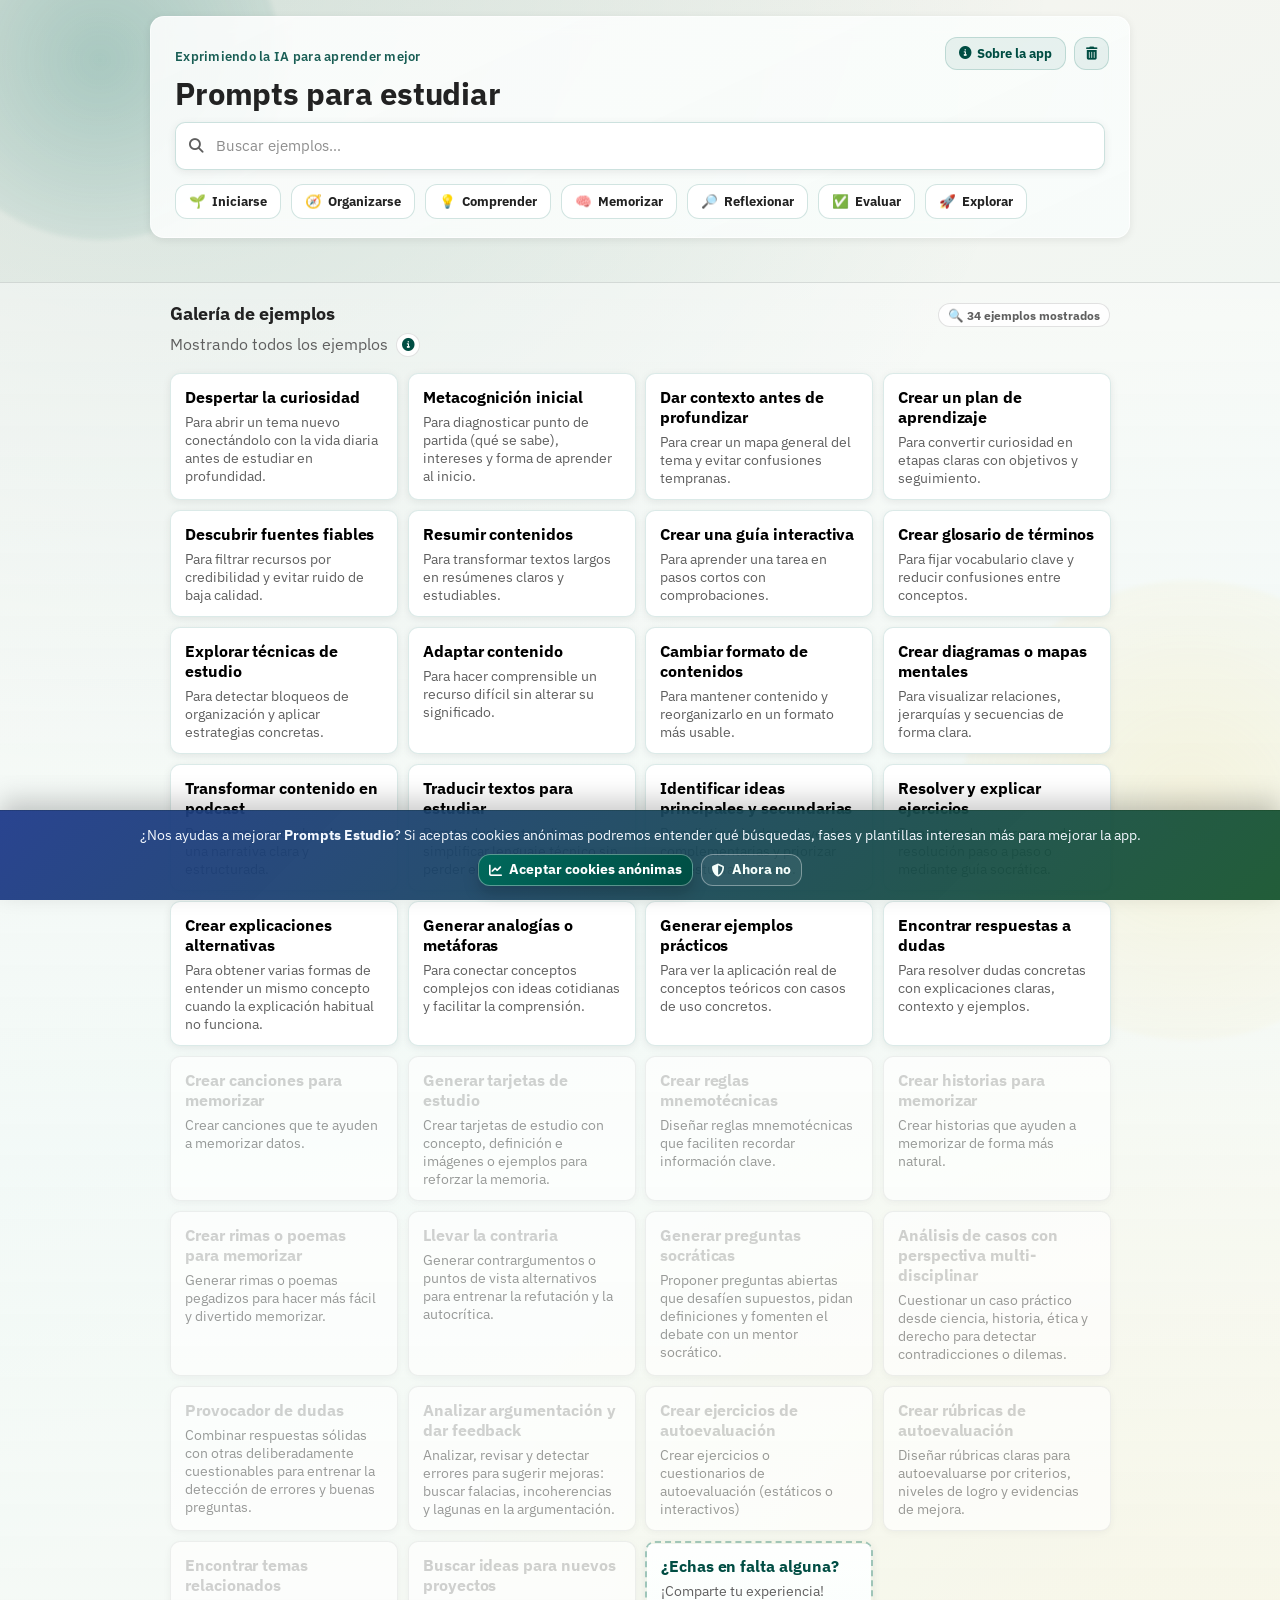
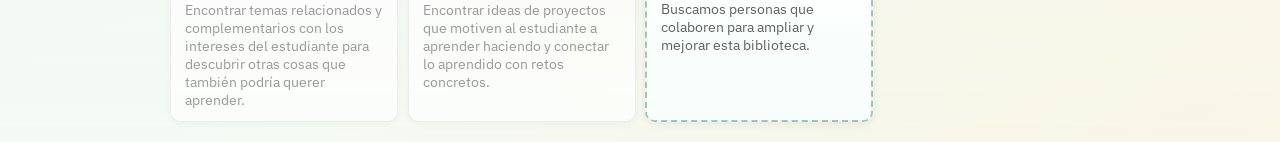
==== commit fe1ebe27: "feat: Add clear data functionality for wizard inputs and enhance UI elements" ====
--- a/app/index.html
+++ b/app/index.html
@@ -101,7 +101,7 @@
           <i class="fa-solid fa-circle-info icon-inline" aria-hidden="true"></i>
           Sobre la app
         </button>
-        <button id="clear-data-button" class="hero-action-link hero-action-link--danger hidden" type="button" aria-label="Gestionar datos guardados">
+        <button id="clear-data-button" class="hero-action-link hero-action-link--danger" type="button" aria-label="Gestionar datos guardados">
           <i class="fa-solid fa-trash-can" aria-hidden="true"></i>
         </button>
       </div>
@@ -167,6 +167,18 @@
             </div>
             <section id="prompt-adjustments" class="prompt-adjustments hidden is-collapsed" aria-hidden="true"></section>
             <div id="wizard-panel" class="wizard-panel hidden" aria-live="polite">
+              <div class="wizard-panel-actions">
+                <button
+                  id="clear-data-wizard-button"
+                  class="wizard-clear-button"
+                  type="button"
+                  aria-label="Borrar datos guardados"
+                  title="Borrar datos guardados"
+                >
+                  <i class="fa-solid fa-trash-can" aria-hidden="true"></i>
+                  <span>Borrar datos</span>
+                </button>
+              </div>
               <div id="wizard-fields" class="wizard-fields"></div>
             </div>
             <textarea id="prompt-textarea" spellcheck="false"></textarea>
@@ -308,11 +320,17 @@
             <i class="fa-solid fa-circle-exclamation icon-inline" aria-hidden="true"></i>
             <strong>Si los eliminas,</strong> tendrás que volver a rellenar esos campos la próxima vez que uses el modo guiado.
           </p>
+          <p id="clear-data-scope-note" class="clear-data-note clear-data-note--scope hidden"></p>
+          <p id="clear-data-shared-note" class="clear-data-note clear-data-note--shared hidden"></p>
           <div class="modal-footer-actions">
             <button id="clear-data-cancel" class="install-ghost-button" type="button">Cancelar</button>
+            <button id="clear-data-current" class="install-primary-button clear-data-confirm-btn clear-data-confirm-btn--soft hidden" type="button">
+              <i class="fa-solid fa-eraser icon-inline" aria-hidden="true"></i>
+              Solo esta plantilla
+            </button>
             <button id="clear-data-confirm" class="install-primary-button clear-data-confirm-btn" type="button">
               <i class="fa-solid fa-trash-can icon-inline" aria-hidden="true"></i>
-              Eliminar datos guardados
+              Todas las plantillas
             </button>
           </div>
         </div>
--- a/app/styles.css
+++ b/app/styles.css
@@ -1760,6 +1760,39 @@
   }
 }
 
+.wizard-panel-actions {
+  display: flex;
+  justify-content: flex-end;
+  margin-bottom: 10px;
+}
+
+.wizard-clear-button {
+  min-height: 34px;
+  padding: 6px 12px;
+  border-radius: 999px;
+  border: 1.5px solid rgba(198, 40, 40, 0.4);
+  background: rgba(198, 40, 40, 0.07);
+  color: #b71c1c;
+  display: inline-flex;
+  align-items: center;
+  gap: 6px;
+  justify-content: center;
+  cursor: pointer;
+  font-size: 0.8rem;
+  font-weight: 600;
+  line-height: 1;
+  transition: transform 160ms ease, background 160ms ease, box-shadow 160ms ease, border-color 160ms ease;
+}
+
+.wizard-clear-button:hover,
+.wizard-clear-button:focus-visible {
+  border-color: #c62828;
+  background: rgba(198, 40, 40, 0.12);
+  box-shadow: 0 6px 16px rgba(198, 40, 40, 0.22);
+  transform: translateY(-1px);
+  outline: none;
+}
+
 .wizard-field {
   margin-bottom: 14px;
 }
@@ -1961,9 +1994,24 @@
   color: #7a2e00;
 }
 
+.clear-data-note--scope {
+  background: rgba(198, 40, 40, 0.08);
+  color: #7a2e00;
+}
+
+.clear-data-note--shared {
+  background: rgba(239, 108, 0, 0.12);
+  color: #7a2e00;
+}
+
 .clear-data-confirm-btn {
   background: linear-gradient(135deg, #c62828, #b71c1c) !important;
   box-shadow: 0 4px 14px rgba(198, 40, 40, 0.3) !important;
+}
+
+.clear-data-confirm-btn--soft {
+  background: linear-gradient(135deg, #ef6c00, #e65100) !important;
+  box-shadow: 0 4px 14px rgba(239, 108, 0, 0.28) !important;
 }
 
 .clear-data-confirm-btn:hover,
@@ -1971,6 +2019,12 @@
   background: linear-gradient(135deg, #b71c1c, #9a1010) !important;
   transform: translateY(-1px);
   box-shadow: 0 6px 18px rgba(198, 40, 40, 0.38) !important;
+}
+
+.clear-data-confirm-btn--soft:hover,
+.clear-data-confirm-btn--soft:focus-visible {
+  background: linear-gradient(135deg, #e65100, #bf360c) !important;
+  box-shadow: 0 6px 18px rgba(230, 81, 0, 0.34) !important;
 }
 
 @media (prefers-reduced-motion: reduce) {
